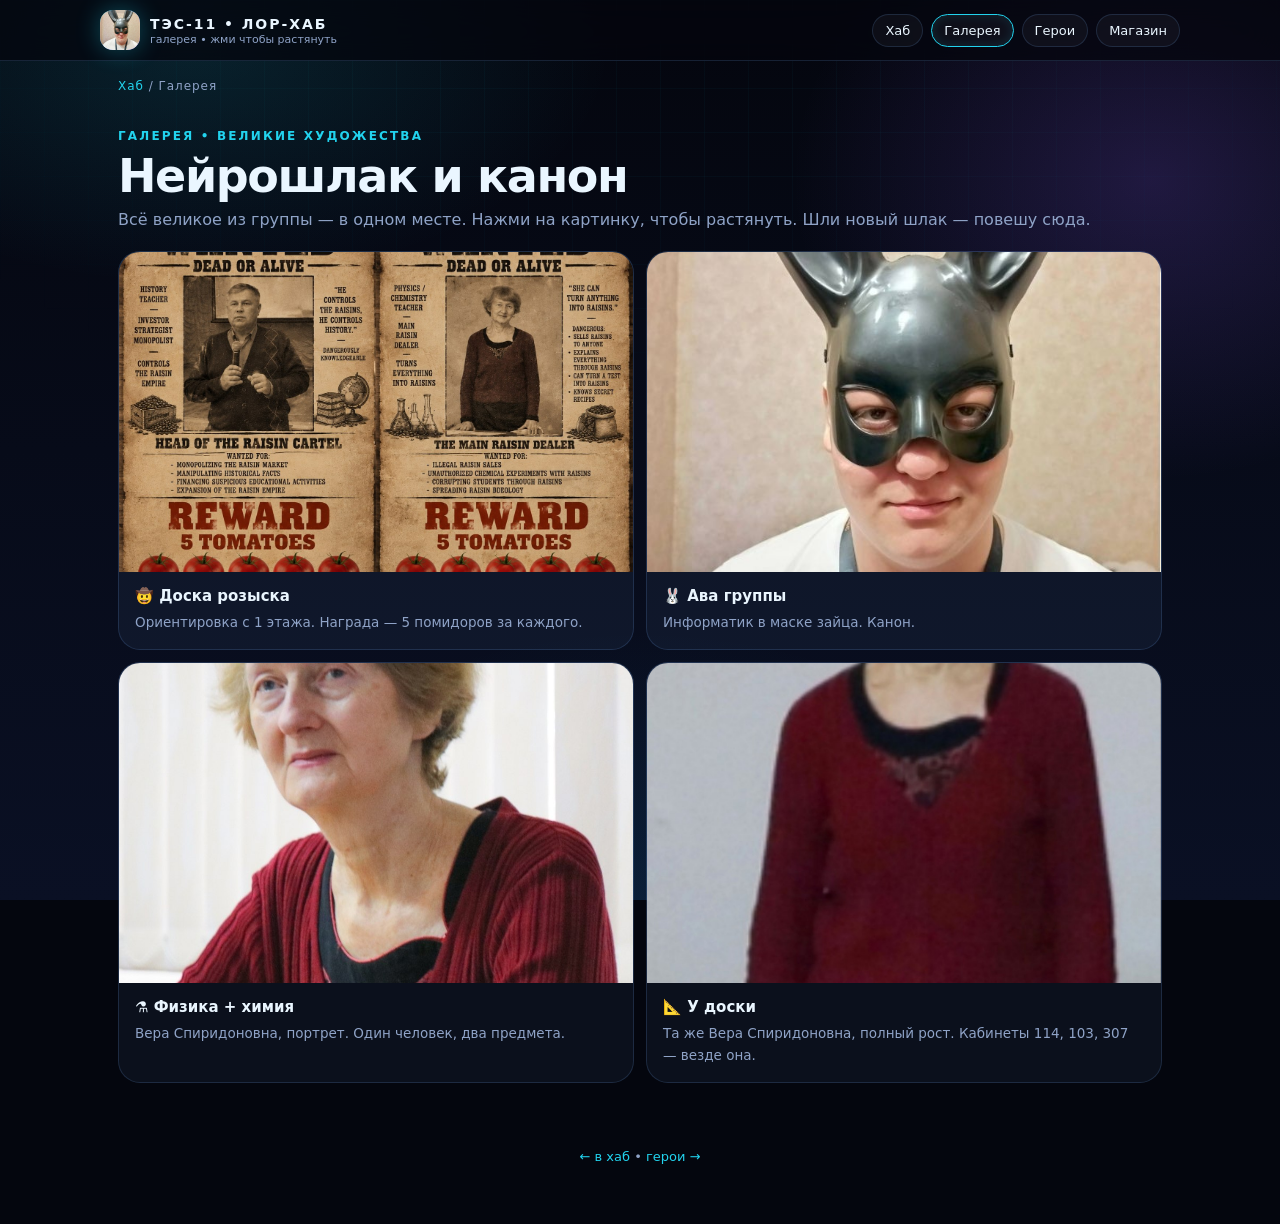
==== gallery.html @ add54847 "feat: галерея с лайтбоксом, хроника скрыта, герои онли-преподы" ====
<!DOCTYPE html>
<html lang="ru">
<head>
<meta charset="UTF-8">
<meta name="viewport" content="width=device-width, initial-scale=1.0, viewport-fit=cover">
<title>Галерея великих художеств • ТЭС-11 ЛОР-ХАБ</title>
<meta name="description" content="Нейрошлак и канон группы ТЭС-11: розыск, преподы, артефакты. Нажми чтобы растянуть.">
<link rel="stylesheet" href="styles.css">
</head>
<body>
<div class="grid-bg"></div>

<nav><div class="wrap nav-in">
  <div class="logo"><img src="img/group.jpg" alt="Аватарка группы ТЭС-11" width="40" height="40" style="width:100%;height:100%"></div>
  <div class="brand"><b>ТЭС-11 • ЛОР-ХАБ</b><span>галерея • жми чтобы растянуть</span></div>
  <div class="nav-links">
    <a href="index.html">Хаб</a>
    <a href="gallery.html" class="cur">Галерея</a>
    <a href="heroes.html">Герои</a>
    <a href="shop.html">Магазин</a>
  </div>
</div></nav>

<div class="wrap">
<p class="crumbs"><a href="index.html">Хаб</a> / Галерея</p>
<section>
  <div class="kicker">ГАЛЕРЕЯ • ВЕЛИКИЕ ХУДОЖЕСТВА</div>
  <h2>Нейрошлак и канон</h2>
  <p class="lead">Всё великое из группы — в одном месте. Нажми на картинку, чтобы растянуть. Шли новый шлак — повешу сюда.</p>
  <div class="gal">
    <figure class="reveal on"><img data-lb data-lb-group="gal" data-lb-cap="Доска розыска — награда 5 помидоров" src="img/rozysk-v2.jpg" alt="Доска розыска WANTED" width="1402" height="1122" loading="lazy"><figcaption><b>🤠 Доска розыска</b>Ориентировка с 1 этажа. Награда — 5 помидоров за каждого.</figcaption></figure>
    <figure class="reveal on"><img data-lb data-lb-group="gal" data-lb-cap="Ава группы — информатик в маске" src="img/group.jpg" alt="Аватарка группы — маска зайца" width="640" height="640" loading="lazy"><figcaption><b>🐰 Ава группы</b>Информатик в маске зайца. Канон.</figcaption></figure>
    <figure class="reveal on"><img data-lb data-lb-group="gal" data-lb-cap="Физика и химия — портрет" src="img/fizhim-1.jpg" alt="Учитель физики и химии, портрет" width="966" height="1677" loading="lazy"><figcaption><b>⚗️ Физика + химия</b>Вера Спиридоновна, портрет. Один человек, два предмета.</figcaption></figure>
    <figure class="reveal on"><img data-lb data-lb-group="gal" data-lb-cap="Физика и химия — у доски" src="img/fizhim-2.jpg" alt="Учитель физики и химии у доски" width="1172" height="2560" loading="lazy"><figcaption><b>📐 У доски</b>Та же Вера Спиридоновна, полный рост. Кабинеты 114, 103, 307 — везде она.</figcaption></figure>
  </div>
</section>

<footer><a href="index.html" style="color:var(--acc);text-decoration:none">← в хаб</a> • <a href="heroes.html" style="color:var(--acc);text-decoration:none">герои →</a></footer>
</div>

<script src="lightbox.js"></script>
<script>
const io=new IntersectionObserver(es=>es.forEach(e=>e.isIntersecting&&e.target.classList.add("on")),{threshold:.1});
document.querySelectorAll(".reveal").forEach(el=>io.observe(el));
</script>
</body>
</html>
---- styles.css ----
*{margin:0;padding:0;box-sizing:border-box}
:root{
  --bg:#04060e; --bg2:#0a1024; --card:rgba(140,180,255,.06);
  --acc:#22d3ee; --acc2:#8b5cf6; --warm:#ffd60a;
  --txt:#eaf6ff; --mut:#8fa3c7; --line:rgba(120,180,255,.16);
  --r:22px; --glow:0 0 24px #22d3ee55;
}
body.shop{
  --bg:#0d0707; --bg2:#1a0b0b; --card:rgba(255,255,255,.06);
  --acc:#ff4d2e; --acc2:#ff9f0a;
  --txt:#fff5ee; --mut:#c9a9a3; --line:rgba(255,255,255,.12);
  --glow:0 12px 34px #ff3b3055;
}
html{scroll-behavior:smooth}
body{background:var(--bg);color:var(--txt);font-family:system-ui,-apple-system,'Segoe UI',Roboto,Arial,sans-serif;overflow-x:hidden;min-height:100vh}
body::before{content:"";position:fixed;inset:0;z-index:-2;
  background:
    radial-gradient(700px 400px at 15% 5%, #22d3ee22, transparent 60%),
    radial-gradient(600px 500px at 90% 20%, #8b5cf633, transparent 60%),
    radial-gradient(800px 600px at 50% 110%, #0ea5e922, transparent 60%),
    linear-gradient(180deg,var(--bg),var(--bg2));}
body.shop::before{
  background:
    radial-gradient(700px 400px at 15% 5%, #ff3b3044, transparent 60%),
    radial-gradient(600px 500px at 90% 20%, #ff9f0a33, transparent 60%),
    radial-gradient(800px 600px at 50% 110%, #7d101033, transparent 60%),
    linear-gradient(180deg,#0d0707,#1a0b0b);}
.grid-bg{position:fixed;inset:0;z-index:-1;pointer-events:none;opacity:.5;
  background-image:linear-gradient(#22d3ee11 1px,transparent 1px),linear-gradient(90deg,#22d3ee11 1px,transparent 1px);
  background-size:44px 44px;
  mask-image:radial-gradient(ellipse 90% 70% at 50% 0%,#000 30%,transparent 75%);}
body.shop .grid-bg{display:none}
.wrap{max-width:1080px;margin:0 auto;padding:0 18px}
nav{position:sticky;top:0;z-index:20;backdrop-filter:blur(16px);background:rgba(4,6,14,.75);border-bottom:1px solid var(--line)}
body.shop nav{background:rgba(13,7,7,.72)}
.nav-in{display:flex;align-items:center;gap:10px;padding:10px 0}
.logo{width:40px;height:40px;flex:none;border-radius:13px;display:grid;place-items:center;font-size:24px;overflow:hidden;
  background:linear-gradient(135deg,#22d3ee,#8b5cf6);box-shadow:var(--glow);animation:bob 3s ease-in-out infinite}
.logo img{width:100%;height:100%;object-fit:cover;display:block}
body.shop .logo{background:linear-gradient(135deg,#ff3b30,#ff9f0a)}
@keyframes bob{0%,100%{transform:rotate(-6deg) scale(1)}50%{transform:rotate(6deg) scale(1.07)}}
.brand{min-width:0}
.brand b{font-size:14px;letter-spacing:.14em;white-space:nowrap}
.brand span{display:block;font-size:11px;color:var(--mut);white-space:nowrap;overflow:hidden;text-overflow:ellipsis}
.nav-links{margin-left:auto;display:flex;gap:8px;align-items:center;flex:none}
.nav-links a{color:var(--txt);text-decoration:none;font-size:13px;padding:8px 12px;border-radius:100px;border:1px solid var(--line);background:rgba(255,255,255,.04);white-space:nowrap}
.nav-links a.cur{border-color:var(--acc);box-shadow:inset 0 0 12px #22d3ee22}
.cart-btn{cursor:pointer;border:1px solid var(--line);background:#fff;color:#111;font-weight:800;border-radius:100px;padding:9px 14px;font-size:14px;white-space:nowrap;-webkit-tap-highlight-color:transparent}
@media(max-width:760px){
  .nav-links a{display:none}
  .brand b{font-size:12.5px}
  .brand span{font-size:10.5px}
  .cart-btn{padding:8px 12px;font-size:13px}
}
.cart-btn i{font-style:normal;background:var(--acc);color:#04121a;border-radius:100px;min-width:22px;height:22px;display:inline-grid;place-items:center;font-size:12px;padding:0 6px;margin-left:6px}
body.shop .cart-btn i{background:#ff3b30;color:#fff}
.marquee{overflow:hidden;white-space:nowrap;border-block:1px solid var(--line);background:#070d1d;padding:10px 0;font-weight:800;letter-spacing:.08em;font-size:13px}
body.shop .marquee{background:#140808}
.marquee div{display:inline-block;animation:mq 18s linear infinite}
@keyframes mq{to{transform:translateX(-50%)}}
.hero{padding:44px 0 10px;display:grid;gap:22px}
@media(min-width:860px){.hero{grid-template-columns:1.15fr .85fr;align-items:center;padding:64px 0 20px}}
.badge{display:inline-flex;gap:8px;align-items:center;font-size:12.5px;font-weight:700;letter-spacing:.06em;
  border:1px solid #22d3ee55;background:#22d3ee14;color:#bdf3ff;padding:8px 14px;border-radius:100px}
body.shop .badge{border-color:#7dff6a55;background:#7dff6a14;color:#c6ffb8}
.pulse{width:9px;height:9px;border-radius:50%;background:var(--acc);box-shadow:0 0 0 0 #22d3ee88;animation:pl 1.6s infinite}
@keyframes pl{70%{box-shadow:0 0 0 10px transparent}100%{box-shadow:0 0 0 0 transparent}}
h1{font-size:clamp(40px,12vw,100px);line-height:.95;font-weight:900;letter-spacing:-.03em;margin:14px 0;overflow-wrap:break-word}
h1 .stroke{color:transparent;-webkit-text-stroke:2px var(--txt)}
h1 .neon{background:linear-gradient(92deg,#22d3ee 10%,#8b5cf6 60%,#e879f9);-webkit-background-clip:text;background-clip:text;color:transparent;filter:drop-shadow(0 0 26px #22d3ee66)}
h1 .tom{background:linear-gradient(92deg,#ff3b30 10%,#ff9f0a 60%,#ffd60a);-webkit-background-clip:text;background-clip:text;color:transparent;filter:drop-shadow(0 10px 30px #ff3b3055)}
.sub{color:var(--mut);font-size:16px;line-height:1.6;max-width:46ch}
.sub b{color:var(--txt)}
.cta-row{display:flex;gap:10px;flex-wrap:wrap;margin-top:18px}
.btn{border:0;cursor:pointer;border-radius:14px;padding:15px 24px;font-weight:900;font-size:15px;text-decoration:none;display:inline-flex;align-items:center;gap:8px}
.btn-neon{background:linear-gradient(135deg,#22d3ee,#8b5cf6);color:#04121a;box-shadow:var(--glow);transition:.2s}
.btn-neon:hover{transform:translateY(-2px) scale(1.02)}
.btn-red{background:linear-gradient(135deg,#ff3b30,#ff6a00);color:#fff;box-shadow:0 12px 34px #ff3b3055;transition:.2s}
.btn-red:hover{transform:translateY(-2px) scale(1.02)}
.btn-ghost{background:rgba(255,255,255,.07);color:var(--txt);border:1px solid var(--line)}
.stats{display:flex;gap:10px;flex-wrap:wrap;margin-top:18px}
.stat{flex:1;min-width:130px;background:var(--card);border:1px solid var(--line);border-radius:18px;padding:14px}
.stat b{font-size:22px;display:block}
.stat span{font-size:12px;color:var(--mut)}
.hub-stage{position:relative;min-height:340px;display:grid;place-items:center;background:radial-gradient(circle at 50% 60%, #22d3ee22, transparent 65%);border:1px solid var(--line);border-radius:28px;overflow:hidden}
.hub-big{font-size:clamp(100px,24vw,180px);filter:drop-shadow(0 0 50px #22d3ee88);animation:bob 4s ease-in-out infinite;user-select:none}
.hub-photo{width:min(58vw,210px);height:min(58vw,210px);object-fit:cover;border-radius:50%;border:3px solid var(--acc);box-shadow:var(--glow),0 0 60px #8b5cf655;animation:bob 4s ease-in-out infinite;user-select:none}
.float{position:absolute;font-size:30px;opacity:.9;animation:fl 6s ease-in-out infinite}
@keyframes fl{0%,100%{transform:translateY(0) rotate(-10deg)}50%{transform:translateY(-22px) rotate(12deg)}}
.larek{position:absolute;left:14px;bottom:14px;max-width:calc(100% - 28px);background:rgba(0,0,0,.6);backdrop-filter:blur(8px);border:1px solid var(--line);border-radius:14px;padding:10px 14px;font-size:13px}
.tom-stage{position:relative;min-height:340px;display:grid;place-items:center;background:radial-gradient(circle at 50% 60%, #ff3b3028, transparent 65%);border:1px solid var(--line);border-radius:28px;overflow:hidden}
.tom-big{font-size:clamp(140px,28vw,220px);filter:drop-shadow(0 30px 60px #ff3b3088);animation:bob 4s ease-in-out infinite;user-select:none}
.price-tag{position:absolute;right:14px;top:14px;background:#fff;color:#111;font-weight:900;border-radius:16px;padding:10px 14px;rotate:6deg;box-shadow:0 10px 30px #0008}
.price-tag s{color:#888;font-weight:600}
@media(max-width:600px){
  .hub-stage,.tom-stage{min-height:280px}
  .tom-big{font-size:min(44vw,170px)}
  .hub-big{font-size:min(36vw,140px)}
  .stats{gap:8px}
  .stat{min-width:calc(50% - 4px);flex:1 1 calc(50% - 4px);padding:12px}
  .stat b{font-size:19px}
  section{padding:28px 0}
  .card p{min-height:0}
}
section{padding:36px 0}
h2{font-size:clamp(28px,5vw,46px);letter-spacing:-.03em;line-height:1;margin-bottom:8px}
.kicker{color:var(--acc);font-weight:800;letter-spacing:.18em;font-size:12px;margin-bottom:10px}
.lead{color:var(--mut);margin-bottom:18px;line-height:1.6}
.grid{display:grid;gap:12px}
@media(min-width:720px){.grid{grid-template-columns:1fr 1fr}}
@media(min-width:1020px){.grid{grid-template-columns:1fr 1fr 1fr}}
.card{background:linear-gradient(180deg,rgba(255,255,255,.09),rgba(255,255,255,.03));border:1px solid var(--line);border-radius:var(--r);padding:18px;position:relative;overflow:hidden;transition:.2s}
.card:hover{transform:translateY(-4px);border-color:var(--acc)}
.card .em{font-size:52px}
.card h3{margin:10px 0 6px;font-size:19px}
.card p{color:var(--mut);font-size:14px;line-height:1.55;min-height:44px}
.card .ph{width:100%;height:220px;object-fit:cover;border-radius:14px;border:1px solid var(--line);margin-bottom:10px;display:block}
.card .ph-row{display:grid;grid-template-columns:1fr 1fr;gap:8px;margin-bottom:10px}
.card .ph-row img{width:100%;height:180px;object-fit:cover;border-radius:14px;border:1px solid var(--line);display:block}
.card .go{display:inline-block;margin-top:12px;color:var(--acc);font-weight:800;font-size:14px;text-decoration:none}
.tag{position:absolute;top:14px;right:14px;font-size:11px;font-weight:800;letter-spacing:.08em;background:var(--warm);color:#111;padding:6px 10px;border-radius:100px}
.tag.hot{background:var(--acc);color:#04121a}
body.shop .tag.hot{background:#ff3b30;color:#fff}
.tag.meme{background:#7dff6a;color:#0b2b08}
.price{display:flex;align-items:baseline;gap:8px;margin:12px 0}
.price b{font-size:26px}
.price s{color:#8a6f6b}
.add{width:100%;border:0;cursor:pointer;border-radius:14px;padding:13px;font-weight:900;font-size:14px;background:#fff;color:#111}
.add:hover{background:var(--warm)}
.chat{background:#0f0a0a;border:1px solid var(--line);border-radius:26px;padding:18px;display:grid;gap:10px}
body:not(.shop) .chat{background:#070d1d}
.msg{max-width:88%;padding:11px 14px;border-radius:16px;font-size:14px;line-height:1.5;border:1px solid var(--line);overflow-wrap:anywhere}
.msg small{display:block;opacity:.6;font-size:11px;margin-bottom:4px;font-weight:700;letter-spacing:.04em}
.m-left{background:rgba(255,255,255,.06);border-bottom-left-radius:6px;justify-self:start}
.m-right{background:linear-gradient(135deg,#0ea5e9,#6366f1);border:0;justify-self:end;border-bottom-right-radius:6px}
body.shop .m-right{background:linear-gradient(135deg,#ff3b30,#c81e1e)}
.m-green{background:#0b2b1a;border-color:#22d3ee44;justify-self:start;border-bottom-left-radius:6px}
body.shop .m-green{background:#123312;border-color:#7dff6a44}
.steps{display:grid;gap:10px}
@media(min-width:760px){.steps{grid-template-columns:1fr 1fr 1fr}}
.step{border:1px dashed var(--acc);border-radius:18px;padding:16px;background:#22d3ee0d}
body.shop .step{border-color:#ff3b3066;background:#ff3b300d}
.step b{font-size:30px}
.vs{display:grid;gap:12px;margin-top:14px}
@media(min-width:760px){.vs{grid-template-columns:1fr 1fr}}
.vs div{border-radius:18px;padding:18px;border:1px solid var(--line)}
.vs .us{background:linear-gradient(135deg,#22d3ee22,#8b5cf622)}
body.shop .vs .us{background:linear-gradient(135deg,#ff3b3022,#ff9f0a22)}
.vs .them{background:rgba(255,255,255,.04);opacity:.85}
.tl{position:relative;display:grid;gap:12px;margin-top:6px}
.tl::before{content:"";position:absolute;left:11px;top:8px;bottom:8px;width:2px;background:linear-gradient(180deg,#22d3ee,#8b5cf6,#7dff6a);opacity:.5;border-radius:2px}
.tl-item{position:relative;margin-left:34px;background:var(--card);border:1px solid var(--line);border-radius:18px;padding:14px 16px}
.tl-item::before{content:"";position:absolute;left:-29px;top:18px;width:12px;height:12px;border-radius:50%;background:var(--acc);box-shadow:0 0 0 4px #22d3ee22}
.tl-date{display:inline-block;font-size:11px;font-weight:800;letter-spacing:.1em;color:#04121a;background:var(--acc);border-radius:100px;padding:4px 10px;margin-bottom:8px}
.tl-item h3{font-size:17px;margin-bottom:6px}
.tl-item p{color:var(--mut);font-size:14px;line-height:1.6}
.tl-item p b{color:var(--txt)}
.tl-item q{display:block;color:var(--txt);font-size:14px;line-height:1.6;border-left:3px solid var(--acc);padding-left:10px;margin-top:8px;quotes:"«" "»"}
.bribe{width:100%;border-collapse:separate;border-spacing:0;margin-top:14px;font-size:14px;overflow:hidden;border:1px solid var(--line);border-radius:18px}
.bribe th,.bribe td{text-align:left;padding:12px 14px;border-bottom:1px solid var(--line);vertical-align:top}
.bribe tr:last-child th,.bribe tr:last-child td{border-bottom:0}
.bribe th{background:rgba(34,211,238,.12);font-size:12px;letter-spacing:.08em}
.bribe td:first-child{font-size:22px;text-align:center;width:52px}
.rev{display:grid;gap:10px}
@media(min-width:760px){.rev{grid-template-columns:1fr 1fr}}
.rev blockquote{background:var(--card);border:1px solid var(--line);border-radius:18px;padding:16px;font-size:14px;line-height:1.6}
.rev blockquote b{color:var(--warm)}
.order{background:linear-gradient(135deg,#0ea5e9,#6d28d9);border-radius:28px;padding:26px;position:relative;overflow:hidden}
body.shop .order{background:linear-gradient(135deg,#ff3b30,#a31212)}
.order::after{content:"🍅";position:absolute;right:-20px;bottom:-40px;font-size:200px;opacity:.18;rotate:-12deg}
body:not(.shop) .order::after{content:"🐰"}
.order h2{color:#fff}
.form{display:grid;gap:10px;margin-top:16px;position:relative;z-index:1}
.form input,.form select{background:rgba(0,0,0,.35);border:1px solid rgba(255,255,255,.3);color:#fff;border-radius:14px;padding:14px;font-size:15px;width:100%;outline:none}
.form input::placeholder{color:#cfeaff}
.form button{border:0;border-radius:14px;padding:16px;font-weight:900;font-size:16px;background:#fff;cursor:pointer}
#scrim{position:fixed;inset:0;z-index:55;background:rgba(0,0,0,.55);opacity:0;pointer-events:none;transition:.3s}
#scrim.open{opacity:1;pointer-events:auto}
#drawer{position:fixed;left:0;right:0;bottom:0;z-index:60;background:#160b0b;border-top:1px solid var(--line);border-radius:24px 24px 0 0;padding:16px 16px calc(16px + env(safe-area-inset-bottom));transform:translateY(110%);transition:.3s;max-height:88vh;max-height:88dvh;overflow-y:auto;overflow-x:hidden;overscroll-behavior:contain;-webkit-overflow-scrolling:touch}
#drawer.open{transform:none}
@media(min-width:640px){#drawer{left:50%;right:auto;bottom:16px;width:min(520px,calc(100vw - 32px));transform:translate(-50%,110%);border:1px solid var(--line);border-radius:24px}#drawer.open{transform:translate(-50%,0)}}
#drawer .row{display:flex;flex-wrap:wrap;justify-content:space-between;align-items:center;gap:6px 10px;padding:10px 0;border-bottom:1px dashed rgba(255,255,255,.14);font-size:14px;min-width:0}
#drawer .row>span:first-child{flex:1 1 150px;min-width:0;overflow-wrap:anywhere;word-break:break-word;line-height:1.4}
#drawer .qty{flex:none;white-space:nowrap;display:flex;align-items:center;gap:6px;margin-left:auto;max-width:100%}
#drawer .qty button{background:none;border:1px solid rgba(255,255,255,.2);color:#fff;border-radius:10px;min-width:34px;min-height:34px;font-size:16px;cursor:pointer;-webkit-tap-highlight-color:transparent}
.promo{display:flex;gap:8px;margin:12px 0;flex-wrap:wrap}
.promo input{flex:1 1 160px;min-width:0;background:rgba(255,255,255,.07);border:1px solid rgba(255,255,255,.2);border-radius:12px;padding:12px;color:#fff;font-size:15px}
.promo button{flex:none}
#checkoutBtn{white-space:normal;text-align:center;line-height:1.35;overflow-wrap:anywhere}
@media(max-width:480px){
  #drawer{padding:14px 12px calc(14px + env(safe-area-inset-bottom))}
  #drawer .row{font-size:13px}
  #drawer .qty button{min-width:32px;min-height:32px}
  .promo button{flex:1 1 100%;padding:12px}
}
footer{padding:30px 0 60px;color:var(--mut);font-size:13px;text-align:center}
.poster{margin-top:14px;background:var(--card);border:1px solid var(--line);border-radius:22px;padding:14px}
.poster img{width:100%;height:auto;display:block;border-radius:14px;border:1px solid var(--line)}
.poster figcaption{color:var(--mut);font-size:13px;line-height:1.6;padding:10px 4px 2px}
.poster figcaption b{color:var(--warm)}
.gallery{display:grid;gap:12px;margin-top:14px}
@media(min-width:760px){.gallery{grid-template-columns:1fr 1fr}}
.shot{border:1px solid var(--line);border-radius:22px;overflow:hidden;background:var(--card)}
.shot .art{font-size:64px;text-align:center;padding:26px 12px 8px;filter:drop-shadow(0 0 24px #22d3ee66)}
.shot figcaption{padding:12px 16px 16px;font-size:13.5px;line-height:1.6;color:var(--mut)}
.shot figcaption b{color:var(--txt);display:block;font-size:15px;margin-bottom:4px}
.reveal{opacity:0;transform:translateY(18px);transition:.6s}
.reveal.on{opacity:1;transform:none}
#boom{position:fixed;inset:0;pointer-events:none;z-index:99;font-size:28px}
.crumbs{font-size:12px;color:var(--mut);letter-spacing:.08em;margin:18px 0 0}
.crumbs a{color:var(--acc);text-decoration:none}
/* GALLERY */
.gal{display:grid;gap:12px}
@media(min-width:720px){.gal{grid-template-columns:1fr 1fr}}
.gal figure{border:1px solid var(--line);border-radius:22px;overflow:hidden;background:var(--card);cursor:zoom-in}
.gal img{width:100%;height:260px;object-fit:cover;display:block}
@media(min-width:760px){.gal img{height:320px}}
.gal figcaption{padding:12px 16px 16px;font-size:13.5px;line-height:1.6;color:var(--mut)}
.gal figcaption b{color:var(--txt);display:block;font-size:15px;margin-bottom:4px}
img[data-lb]{cursor:zoom-in}
/* LIGHTBOX */
#lb{position:fixed;inset:0;z-index:99;background:rgba(0,0,0,.92);display:none;place-items:center;padding:16px}
#lb.open{display:grid}
#lb img{max-width:100%;max-height:88vh;max-height:88dvh;border-radius:14px;border:1px solid var(--line);object-fit:contain}
#lb .x{position:absolute;top:12px;right:12px;border:1px solid var(--line);background:rgba(255,255,255,.08);color:#fff;border-radius:100px;width:44px;height:44px;font-size:20px;cursor:pointer}
#lb .n{position:absolute;top:50%;transform:translateY(-50%);border:1px solid var(--line);background:rgba(255,255,255,.08);color:#fff;border-radius:100px;width:48px;height:48px;font-size:22px;cursor:pointer}
#lb .prev{left:10px}#lb .next{right:10px}
#lb .cap{position:absolute;bottom:12px;left:0;right:0;text-align:center;color:var(--mut);font-size:13px;padding:0 16px}
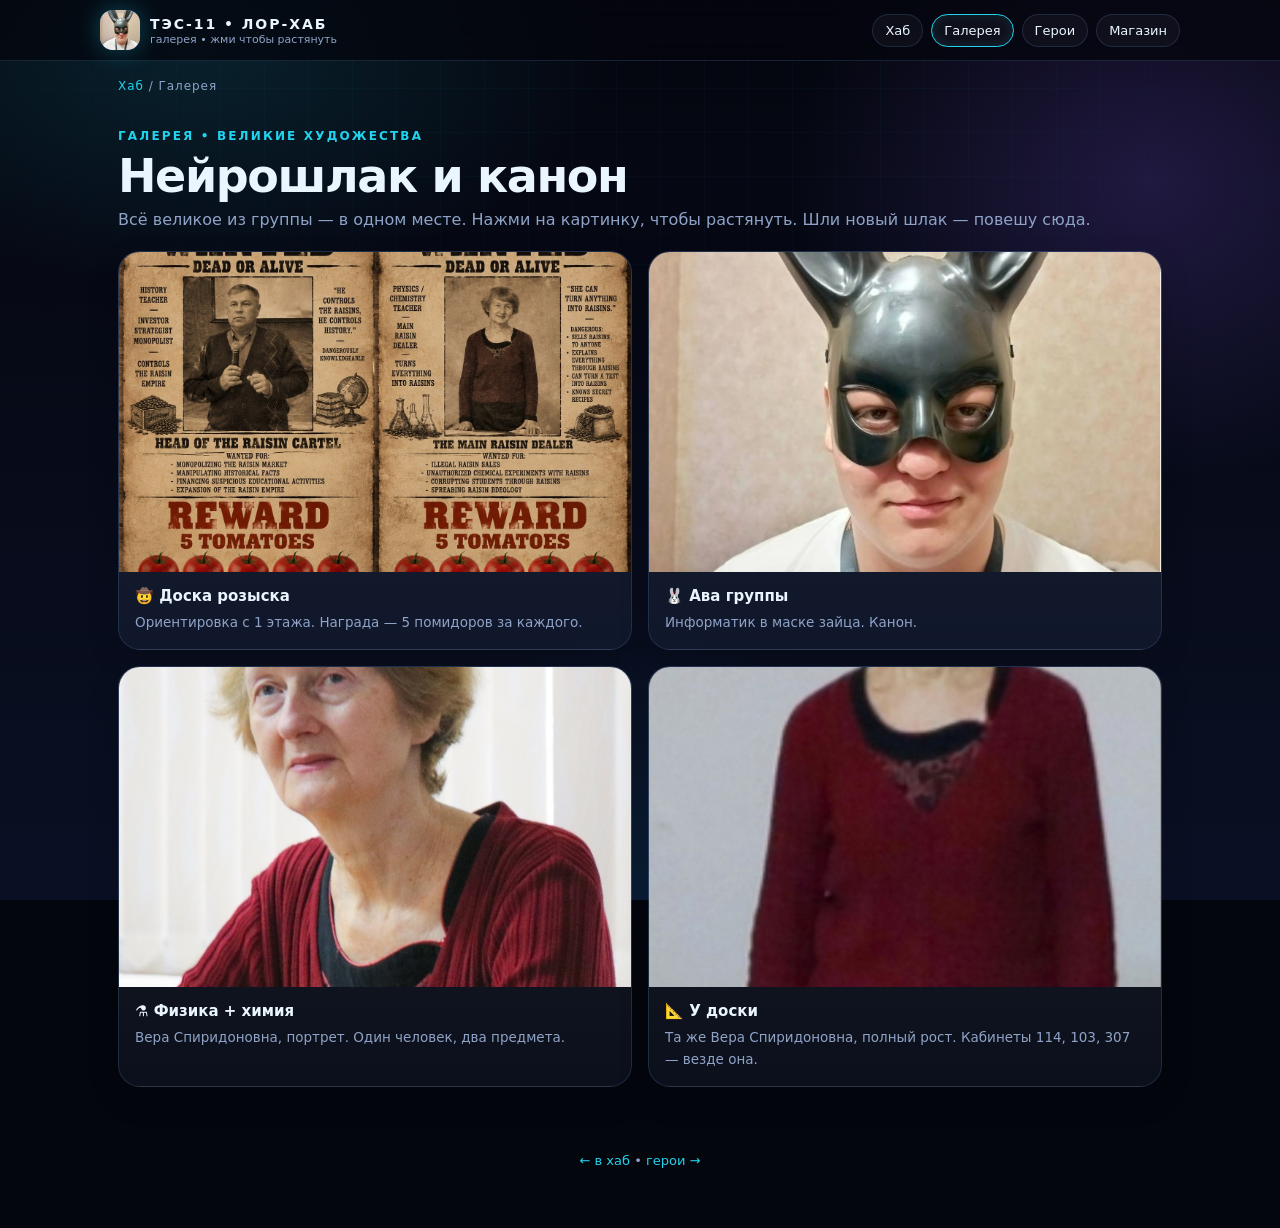
==== commit 58d5bd0d: "fix: bust gallery asset cache" ====
--- a/gallery.html
+++ b/gallery.html
@@ -5,7 +5,7 @@
 <meta name="viewport" content="width=device-width, initial-scale=1.0, viewport-fit=cover">
 <title>Галерея великих художеств • ТЭС-11 ЛОР-ХАБ</title>
 <meta name="description" content="Нейрошлак и канон группы ТЭС-11: розыск, преподы, артефакты. Нажми чтобы растянуть.">
-<link rel="stylesheet" href="styles.css">
+<link rel="stylesheet" href="styles.css?v=3">
 </head>
 <body>
 <div class="grid-bg"></div>
@@ -38,7 +38,7 @@
 <footer><a href="index.html" style="color:var(--acc);text-decoration:none">← в хаб</a> • <a href="heroes.html" style="color:var(--acc);text-decoration:none">герои →</a></footer>
 </div>
 
-<script src="lightbox.js"></script>
+<script src="lightbox.js?v=3"></script>
 <script>
 const io=new IntersectionObserver(es=>es.forEach(e=>e.isIntersecting&&e.target.classList.add("on")),{threshold:.1});
 document.querySelectorAll(".reveal").forEach(el=>io.observe(el));
--- a/styles.css
+++ b/styles.css
@@ -210,19 +210,20 @@
 .crumbs{font-size:12px;color:var(--mut);letter-spacing:.08em;margin:18px 0 0}
 .crumbs a{color:var(--acc);text-decoration:none}
 /* GALLERY */
-.gal{display:grid;gap:12px}
-@media(min-width:720px){.gal{grid-template-columns:1fr 1fr}}
-.gal figure{border:1px solid var(--line);border-radius:22px;overflow:hidden;background:var(--card);cursor:zoom-in}
-.gal img{width:100%;height:260px;object-fit:cover;display:block}
+.gal{display:grid;gap:16px}
+@media(min-width:720px){.gal{grid-template-columns:repeat(2,minmax(0,1fr))}}
+.gal figure{border:1px solid var(--line);border-radius:22px;overflow:hidden;background:linear-gradient(180deg,rgba(255,255,255,.1),var(--card));box-shadow:0 12px 30px rgba(0,0,0,.18);cursor:zoom-in;transition:transform .2s,border-color .2s,box-shadow .2s}
+.gal figure:hover{transform:translateY(-3px);border-color:var(--acc);box-shadow:var(--glow)}
+.gal img{width:100%;height:260px;object-fit:cover;display:block;background:rgba(255,255,255,.05);-webkit-tap-highlight-color:transparent}
 @media(min-width:760px){.gal img{height:320px}}
 .gal figcaption{padding:12px 16px 16px;font-size:13.5px;line-height:1.6;color:var(--mut)}
 .gal figcaption b{color:var(--txt);display:block;font-size:15px;margin-bottom:4px}
-img[data-lb]{cursor:zoom-in}
+img[data-lb]{cursor:zoom-in;touch-action:manipulation}
 /* LIGHTBOX */
-#lb{position:fixed;inset:0;z-index:99;background:rgba(0,0,0,.92);display:none;place-items:center;padding:16px}
+#lb{position:fixed;inset:0;z-index:99;background:rgba(0,0,0,.92);display:none;place-items:center;padding:16px;touch-action:manipulation}
 #lb.open{display:grid}
 #lb img{max-width:100%;max-height:88vh;max-height:88dvh;border-radius:14px;border:1px solid var(--line);object-fit:contain}
-#lb .x{position:absolute;top:12px;right:12px;border:1px solid var(--line);background:rgba(255,255,255,.08);color:#fff;border-radius:100px;width:44px;height:44px;font-size:20px;cursor:pointer}
-#lb .n{position:absolute;top:50%;transform:translateY(-50%);border:1px solid var(--line);background:rgba(255,255,255,.08);color:#fff;border-radius:100px;width:48px;height:48px;font-size:22px;cursor:pointer}
+#lb .x{position:absolute;top:12px;right:12px;border:1px solid var(--line);background:rgba(255,255,255,.08);color:#fff;border-radius:100px;width:44px;height:44px;font-size:20px;cursor:pointer;-webkit-tap-highlight-color:transparent}
+#lb .n{position:absolute;top:50%;transform:translateY(-50%);border:1px solid var(--line);background:rgba(255,255,255,.08);color:#fff;border-radius:100px;width:48px;height:48px;font-size:22px;cursor:pointer;-webkit-tap-highlight-color:transparent}
 #lb .prev{left:10px}#lb .next{right:10px}
 #lb .cap{position:absolute;bottom:12px;left:0;right:0;text-align:center;color:var(--mut);font-size:13px;padding:0 16px}
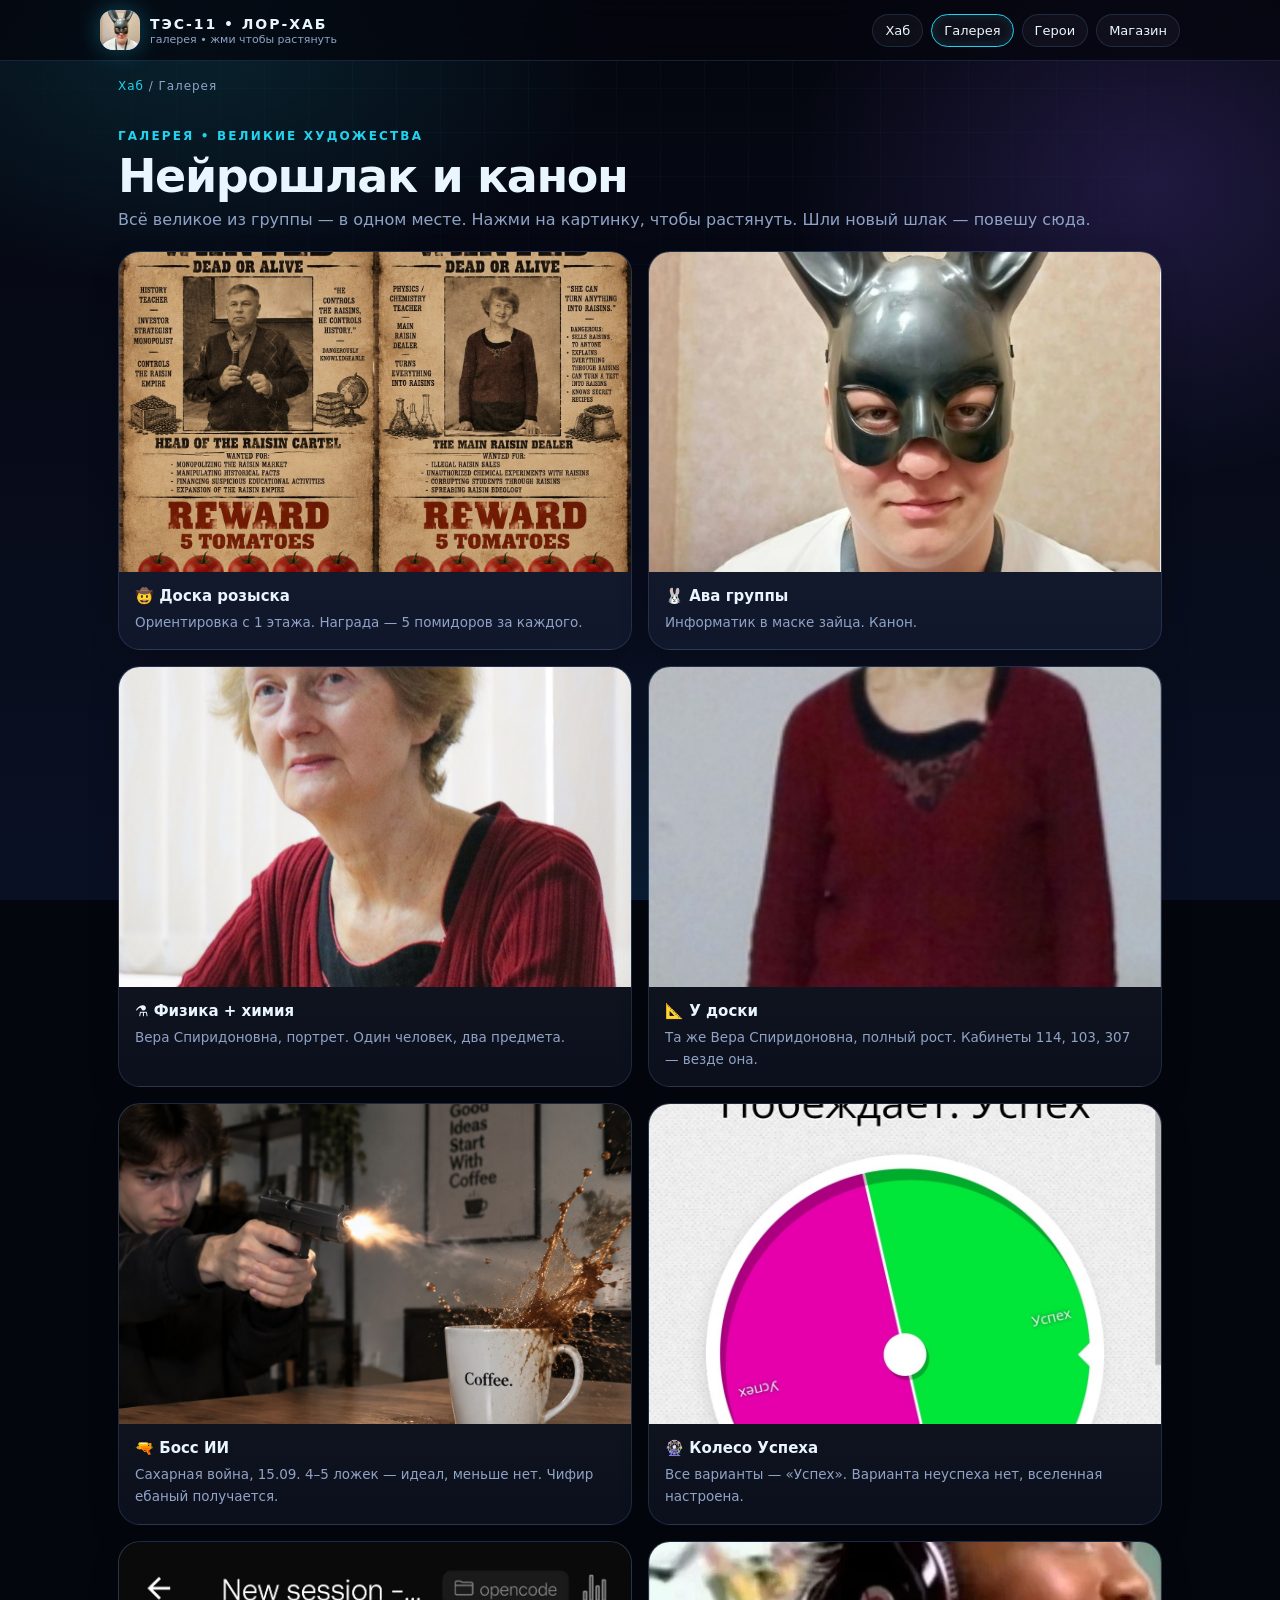
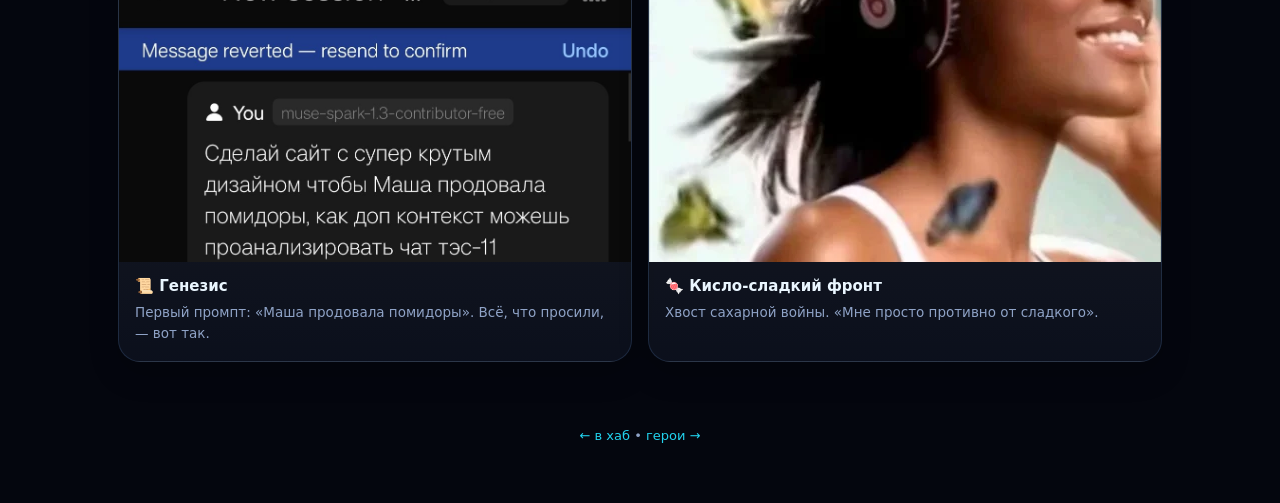
==== commit 46b11113: "feat: 4 шедевра в галерею — кофе, колесо, генезис, сахарный фронт" ====
--- a/gallery.html
+++ b/gallery.html
@@ -32,6 +32,10 @@
     <figure class="reveal on"><img data-lb data-lb-group="gal" data-lb-cap="Ава группы — информатик в маске" src="img/group.jpg" alt="Аватарка группы — маска зайца" width="640" height="640" loading="lazy"><figcaption><b>🐰 Ава группы</b>Информатик в маске зайца. Канон.</figcaption></figure>
     <figure class="reveal on"><img data-lb data-lb-group="gal" data-lb-cap="Физика и химия — портрет" src="img/fizhim-1.jpg" alt="Учитель физики и химии, портрет" width="966" height="1677" loading="lazy"><figcaption><b>⚗️ Физика + химия</b>Вера Спиридоновна, портрет. Один человек, два предмета.</figcaption></figure>
     <figure class="reveal on"><img data-lb data-lb-group="gal" data-lb-cap="Физика и химия — у доски" src="img/fizhim-2.jpg" alt="Учитель физики и химии у доски" width="1172" height="2560" loading="lazy"><figcaption><b>📐 У доски</b>Та же Вера Спиридоновна, полный рост. Кабинеты 114, 103, 307 — везде она.</figcaption></figure>
+    <figure class="reveal on"><img data-lb data-lb-group="gal" data-lb-cap="Босс ИИ решает сахарный вопрос" src="img/boss-coffee.jpg" alt="Расстрел чашки кофе" width="1312" height="1199" loading="lazy"><figcaption><b>🔫 Босс ИИ</b>Сахарная война, 15.09. 4–5 ложек — идеал, меньше нет. Чифир ебаный получается.</figcaption></figure>
+    <figure class="reveal on"><img data-lb data-lb-group="gal" data-lb-cap="Вселенная настроена: побеждает Успех" src="img/koleso-uspeh.jpg" alt="Колесо: побеждает Успех" width="1080" height="2378" loading="lazy"><figcaption><b>🎡 Колесо Успеха</b>Все варианты — «Успех». Варианта неуспеха нет, вселенная настроена.</figcaption></figure>
+    <figure class="reveal on"><img data-lb data-lb-group="gal" data-lb-cap="Свидетельство о рождении сайта" src="img/genesis.jpg" alt="Первый промпт про Машу и помидоры" width="1079" height="884" loading="lazy"><figcaption><b>📜 Генезис</b>Первый промпт: «Маша продовала помидоры». Всё, что просили, — вот так.</figcaption></figure>
+    <figure class="reveal on"><img data-lb data-lb-group="gal" data-lb-cap="Лицо кисло-сладкого фронта" src="img/sugar-meme.webp" alt="Мем сахарной войны" width="512" height="512" loading="lazy"><figcaption><b>🍬 Кисло-сладкий фронт</b>Хвост сахарной войны. «Мне просто противно от сладкого».</figcaption></figure>
   </div>
 </section>
 
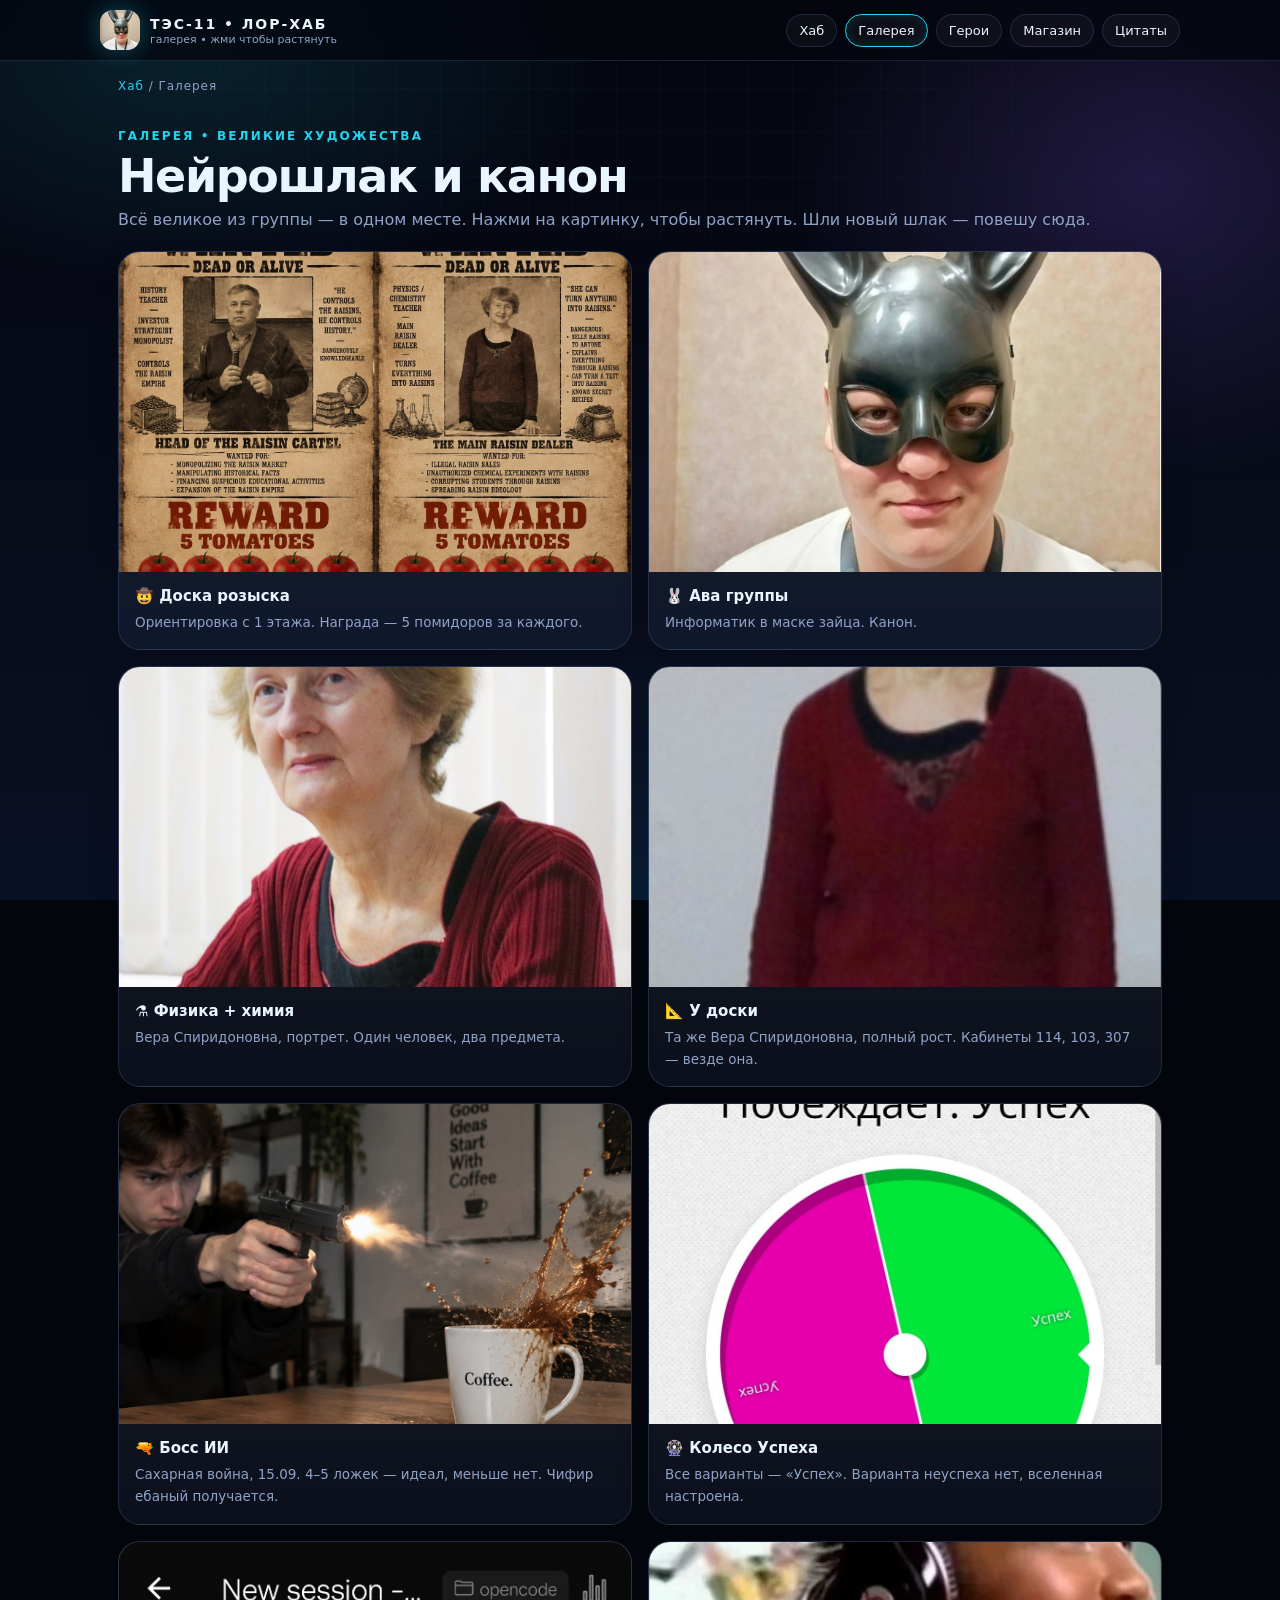
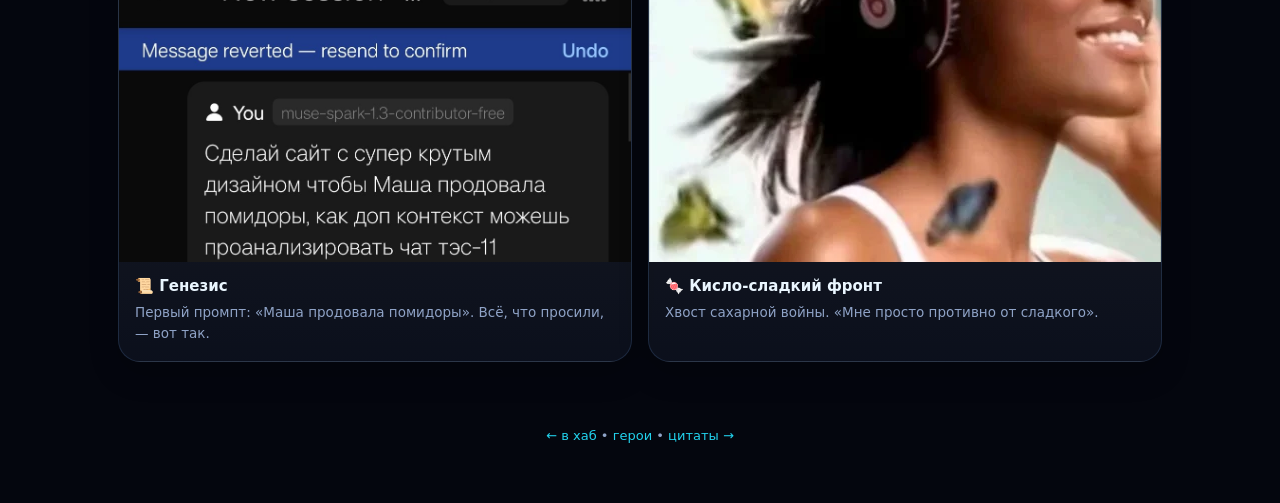
==== commit d3704c7f: "Move student quotes to dedicated page" ====
--- a/gallery.html
+++ b/gallery.html
@@ -18,6 +18,7 @@
     <a href="gallery.html" class="cur">Галерея</a>
     <a href="heroes.html">Герои</a>
     <a href="shop.html">Магазин</a>
+    <a href="quotes.html">Цитаты</a>
   </div>
 </div></nav>
 
@@ -39,7 +40,7 @@
   </div>
 </section>
 
-<footer><a href="index.html" style="color:var(--acc);text-decoration:none">← в хаб</a> • <a href="heroes.html" style="color:var(--acc);text-decoration:none">герои →</a></footer>
+<footer><a href="index.html" style="color:var(--acc);text-decoration:none">← в хаб</a> • <a href="heroes.html" style="color:var(--acc);text-decoration:none">герои</a> • <a href="quotes.html" style="color:var(--acc);text-decoration:none">цитаты →</a></footer>
 </div>
 
 <script src="lightbox.js?v=3"></script>
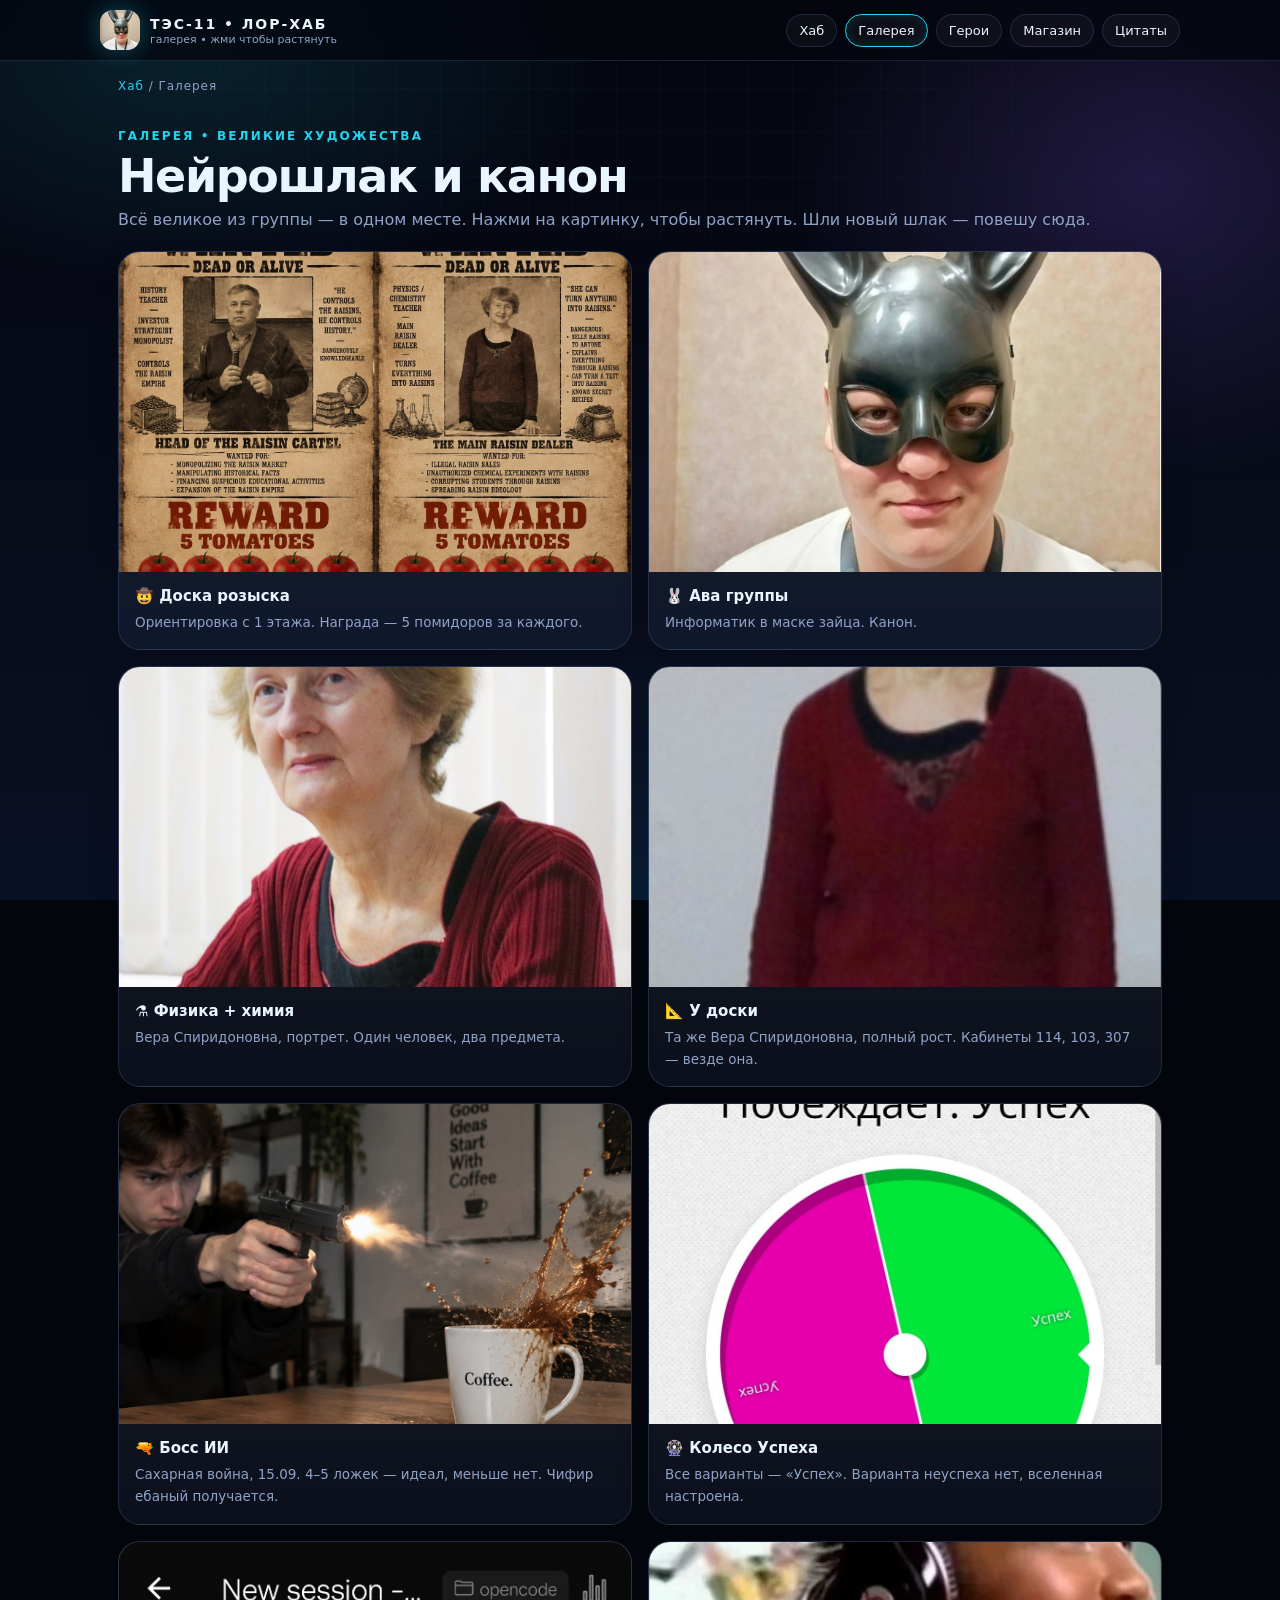
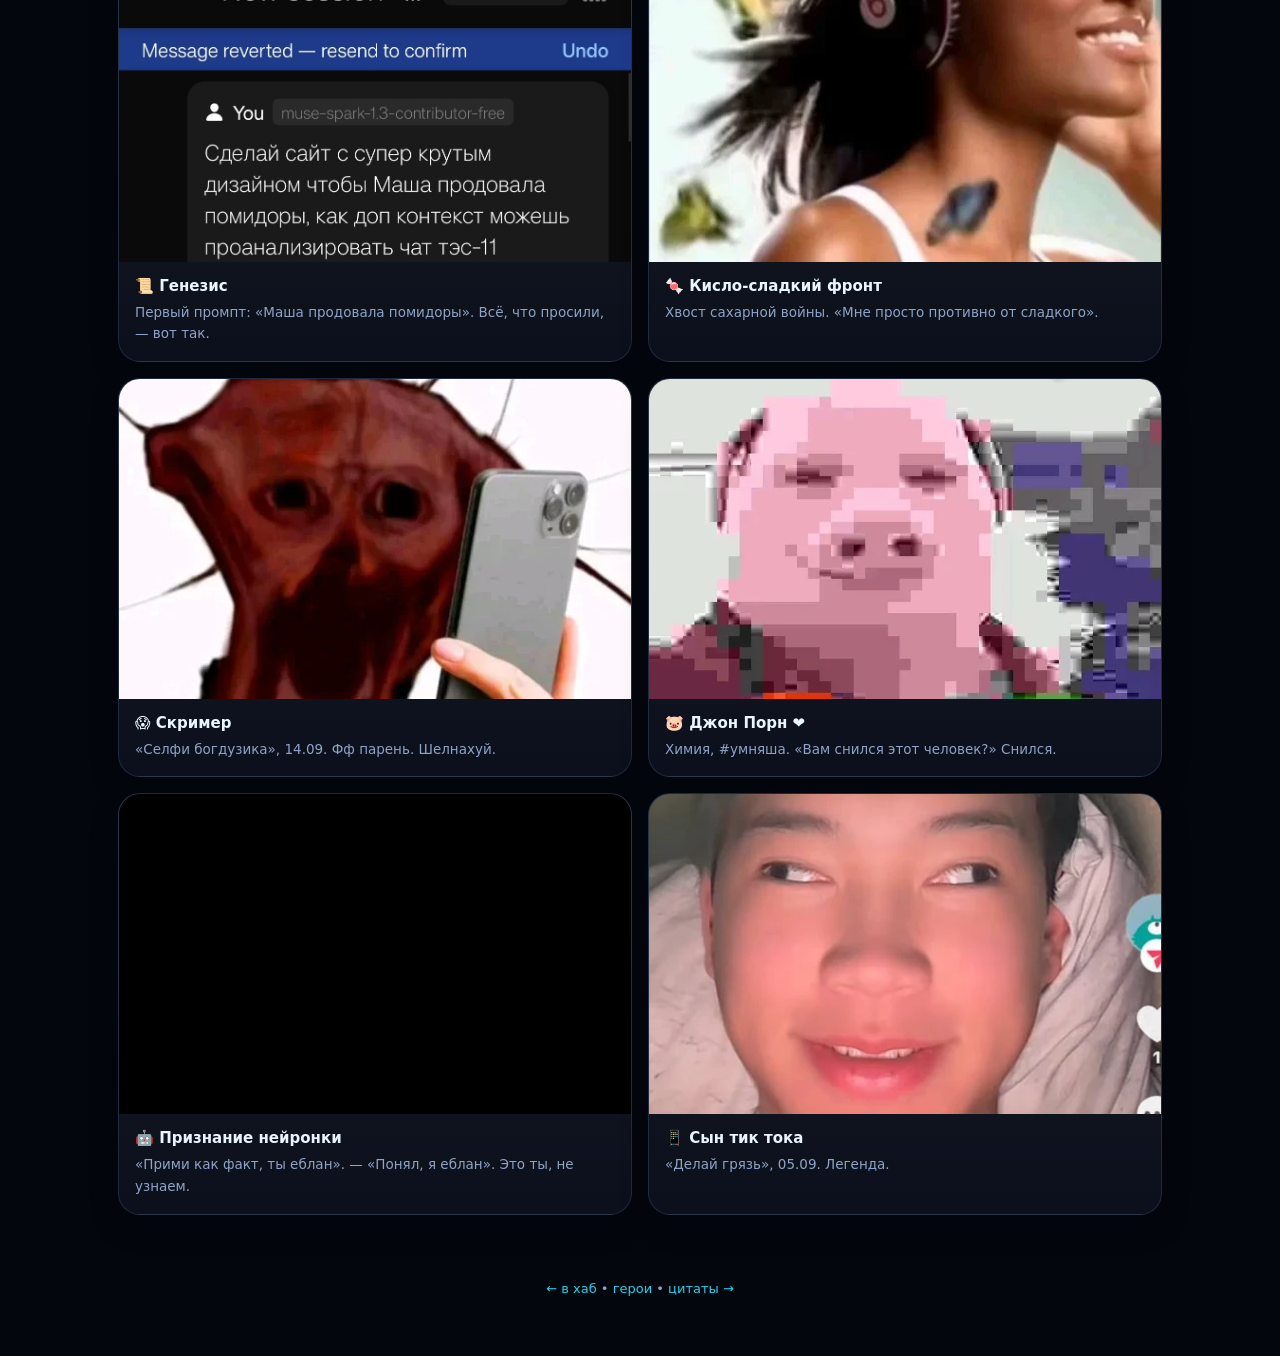
==== commit f0b12b00: "feat: +4 шедевра из очереди — скример, джон порн, нейронка, сын тиктока" ====
--- a/gallery.html
+++ b/gallery.html
@@ -37,6 +37,10 @@
     <figure class="reveal on"><img data-lb data-lb-group="gal" data-lb-cap="Вселенная настроена: побеждает Успех" src="img/koleso-uspeh.jpg" alt="Колесо: побеждает Успех" width="1080" height="2378" loading="lazy"><figcaption><b>🎡 Колесо Успеха</b>Все варианты — «Успех». Варианта неуспеха нет, вселенная настроена.</figcaption></figure>
     <figure class="reveal on"><img data-lb data-lb-group="gal" data-lb-cap="Свидетельство о рождении сайта" src="img/genesis.jpg" alt="Первый промпт про Машу и помидоры" width="1079" height="884" loading="lazy"><figcaption><b>📜 Генезис</b>Первый промпт: «Маша продовала помидоры». Всё, что просили, — вот так.</figcaption></figure>
     <figure class="reveal on"><img data-lb data-lb-group="gal" data-lb-cap="Лицо кисло-сладкого фронта" src="img/sugar-meme.webp" alt="Мем сахарной войны" width="512" height="512" loading="lazy"><figcaption><b>🍬 Кисло-сладкий фронт</b>Хвост сахарной войны. «Мне просто противно от сладкого».</figcaption></figure>
+    <figure class="reveal on"><img data-lb data-lb-group="gal" data-lb-cap="Селфи богдузика" src="img/skrimer.webp" alt="Скример-селфи" width="512" height="512" loading="lazy"><figcaption><b>😱 Скример</b>«Селфи богдузика», 14.09. Фф парень. Шелнахуй.</figcaption></figure>
+    <figure class="reveal on"><img data-lb data-lb-group="gal" data-lb-cap="Джон Порн с любовью" src="img/john-porn.webp" alt="Джон Порн мем" width="512" height="512" loading="lazy"><figcaption><b>🐷 Джон Порн ❤️</b>Химия, #умняша. «Вам снился этот человек?» Снился.</figcaption></figure>
+    <figure class="reveal on"><img data-lb data-lb-group="gal" data-lb-cap="Нейронка призналась" src="img/neiro-priznanie.jpg" alt="Переписка с ChatGPT" width="617" height="1280" loading="lazy"><figcaption><b>🤖 Признание нейронки</b>«Прими как факт, ты еблан». — «Понял, я еблан». Это ты, не узнаем.</figcaption></figure>
+    <figure class="reveal on"><img data-lb data-lb-group="gal" data-lb-cap="Сын тик тока" src="img/syn-tiktoka.webp" alt="Сын тик тока" width="512" height="512" loading="lazy"><figcaption><b>📱 Сын тик тока</b>«Делай грязь», 05.09. Легенда.</figcaption></figure>
   </div>
 </section>
 
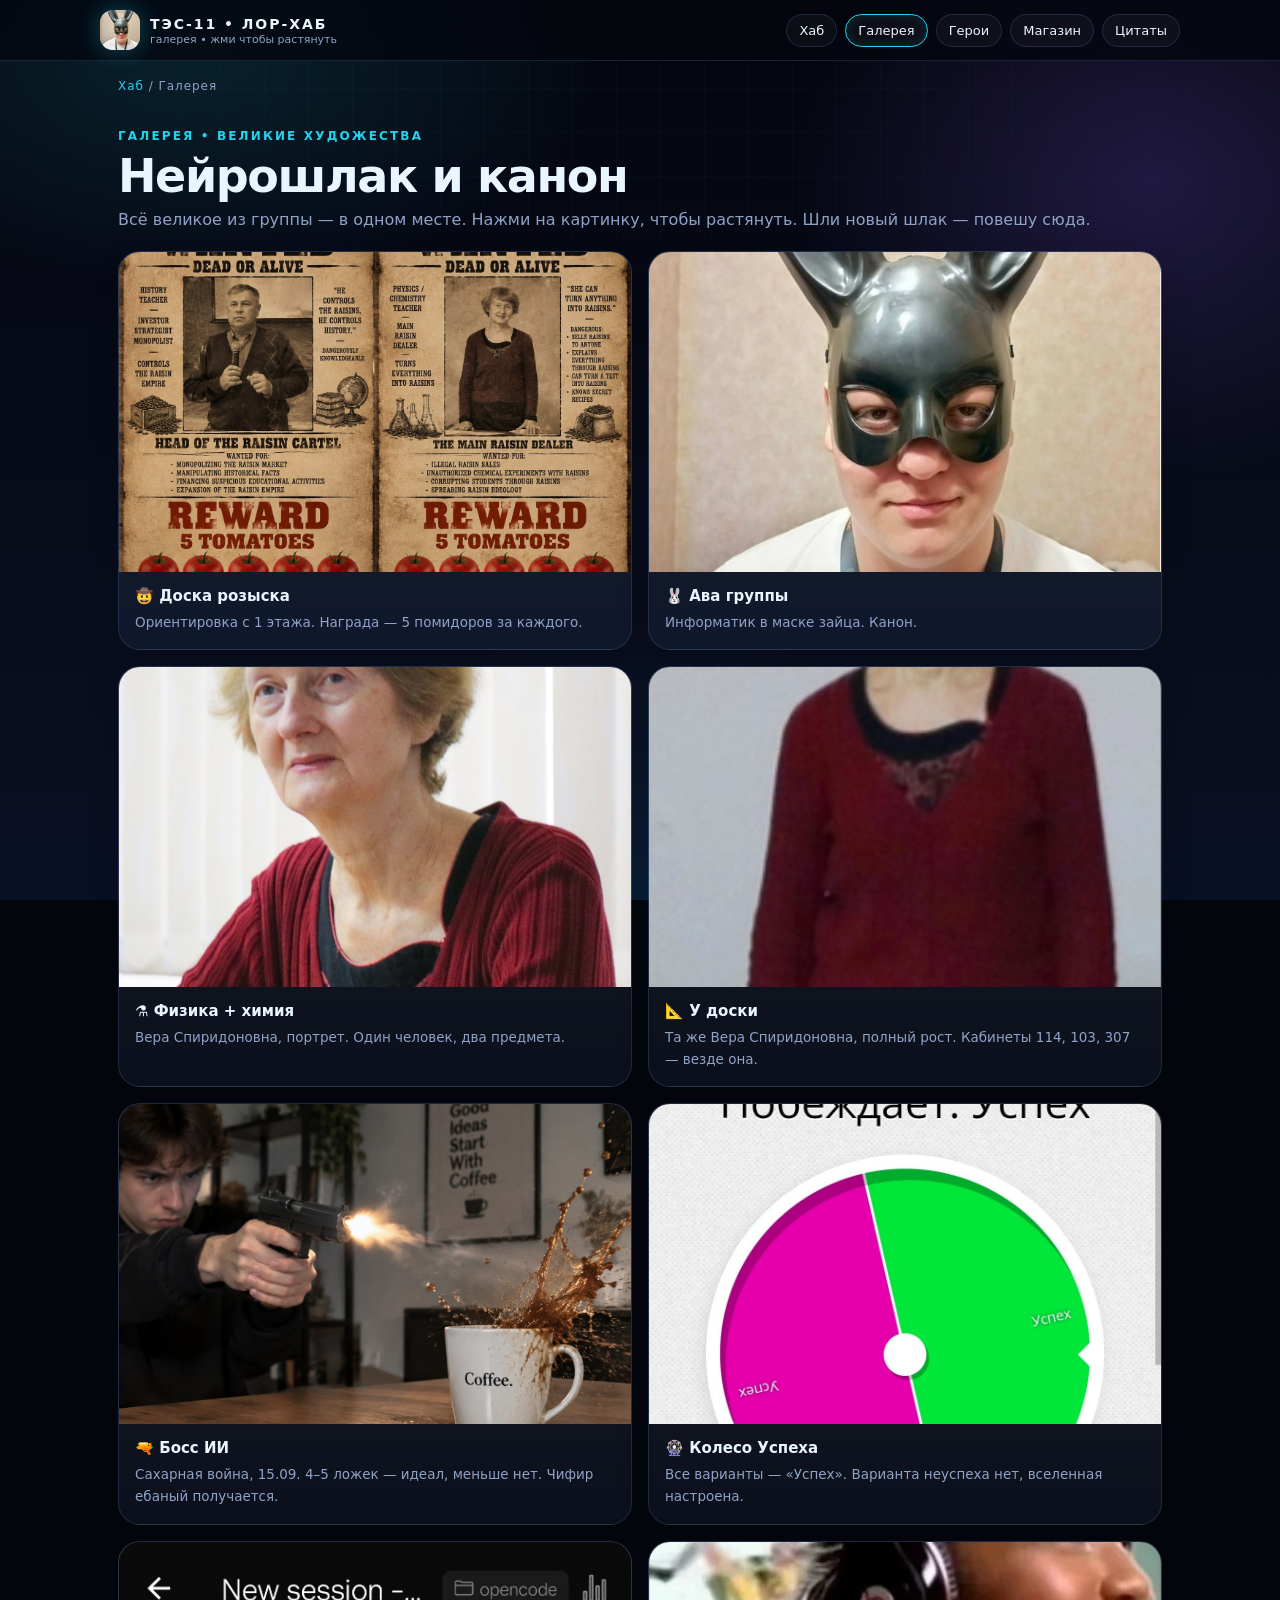
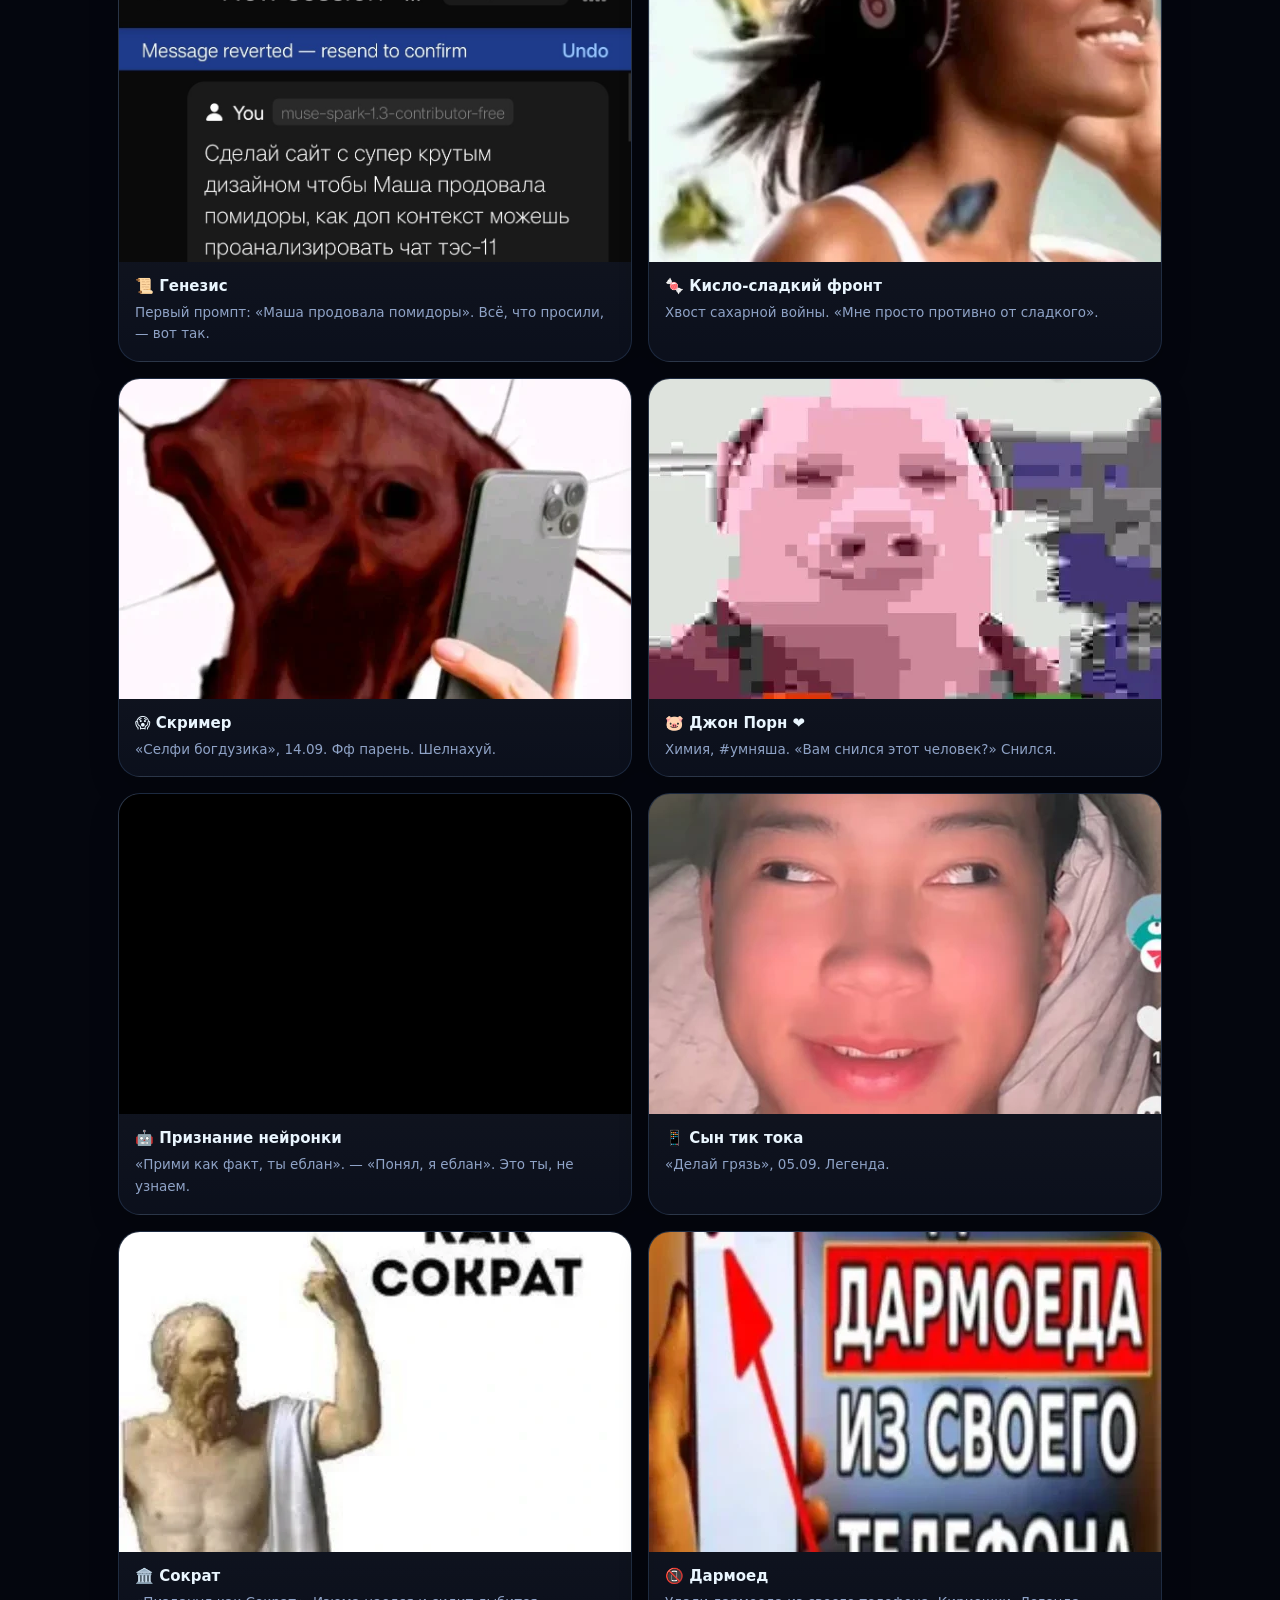
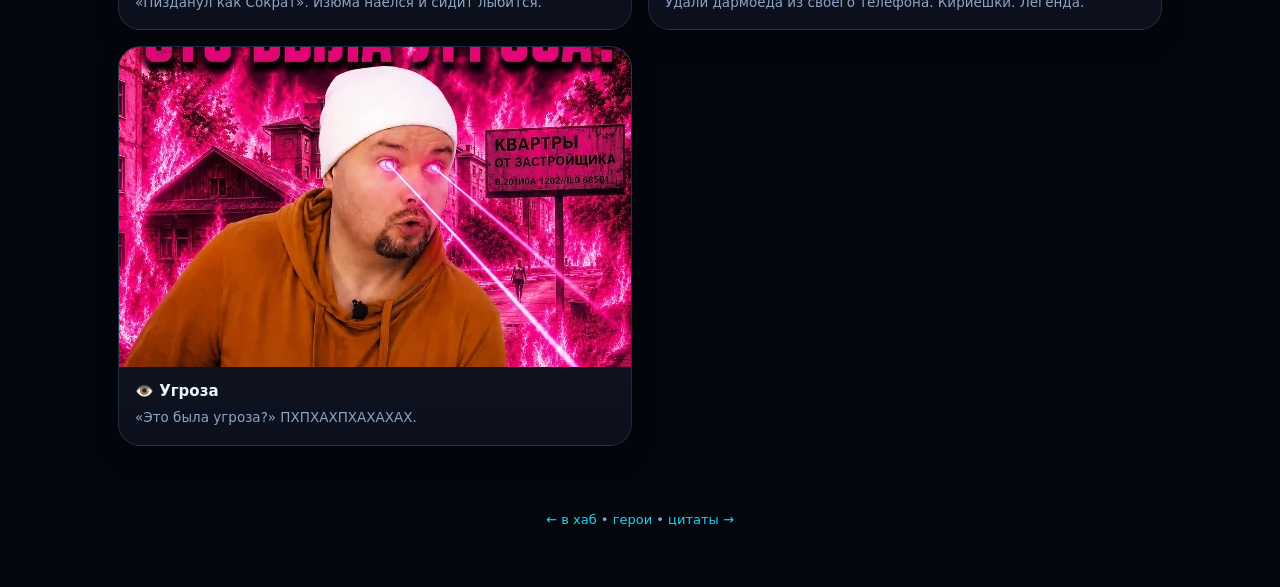
==== commit 7fd6f902: "feat: +3 мема — сократ, дармоед, угроза" ====
--- a/gallery.html
+++ b/gallery.html
@@ -41,6 +41,9 @@
     <figure class="reveal on"><img data-lb data-lb-group="gal" data-lb-cap="Джон Порн с любовью" src="img/john-porn.webp" alt="Джон Порн мем" width="512" height="512" loading="lazy"><figcaption><b>🐷 Джон Порн ❤️</b>Химия, #умняша. «Вам снился этот человек?» Снился.</figcaption></figure>
     <figure class="reveal on"><img data-lb data-lb-group="gal" data-lb-cap="Нейронка призналась" src="img/neiro-priznanie.jpg" alt="Переписка с ChatGPT" width="617" height="1280" loading="lazy"><figcaption><b>🤖 Признание нейронки</b>«Прими как факт, ты еблан». — «Понял, я еблан». Это ты, не узнаем.</figcaption></figure>
     <figure class="reveal on"><img data-lb data-lb-group="gal" data-lb-cap="Сын тик тока" src="img/syn-tiktoka.webp" alt="Сын тик тока" width="512" height="512" loading="lazy"><figcaption><b>📱 Сын тик тока</b>«Делай грязь», 05.09. Легенда.</figcaption></figure>
+    <figure class="reveal on"><img data-lb data-lb-group="gal" data-lb-cap="Пизданул как Сократ" src="img/socrat.webp" alt="Сократ мем" width="512" height="512" loading="lazy"><figcaption><b>🏛️ Сократ</b>«Пизданул как Сократ». Изюма наелся и сидит лыбится.</figcaption></figure>
+    <figure class="reveal on"><img data-lb data-lb-group="gal" data-lb-cap="Удали дармоеда" src="img/darmoed.webp" alt="Удали дармоеда мем" width="512" height="512" loading="lazy"><figcaption><b>📵 Дармоед</b>Удали дармоеда из своего телефона. Кириешки. Легенда.</figcaption></figure>
+    <figure class="reveal on"><img data-lb data-lb-group="gal" data-lb-cap="Это была угроза?" src="img/ugroza.webp" alt="Лазерные глаза мем" width="512" height="512" loading="lazy"><figcaption><b>👁️ Угроза</b>«Это была угроза?» ПХПХАХПХАХАХАХ.</figcaption></figure>
   </div>
 </section>
 
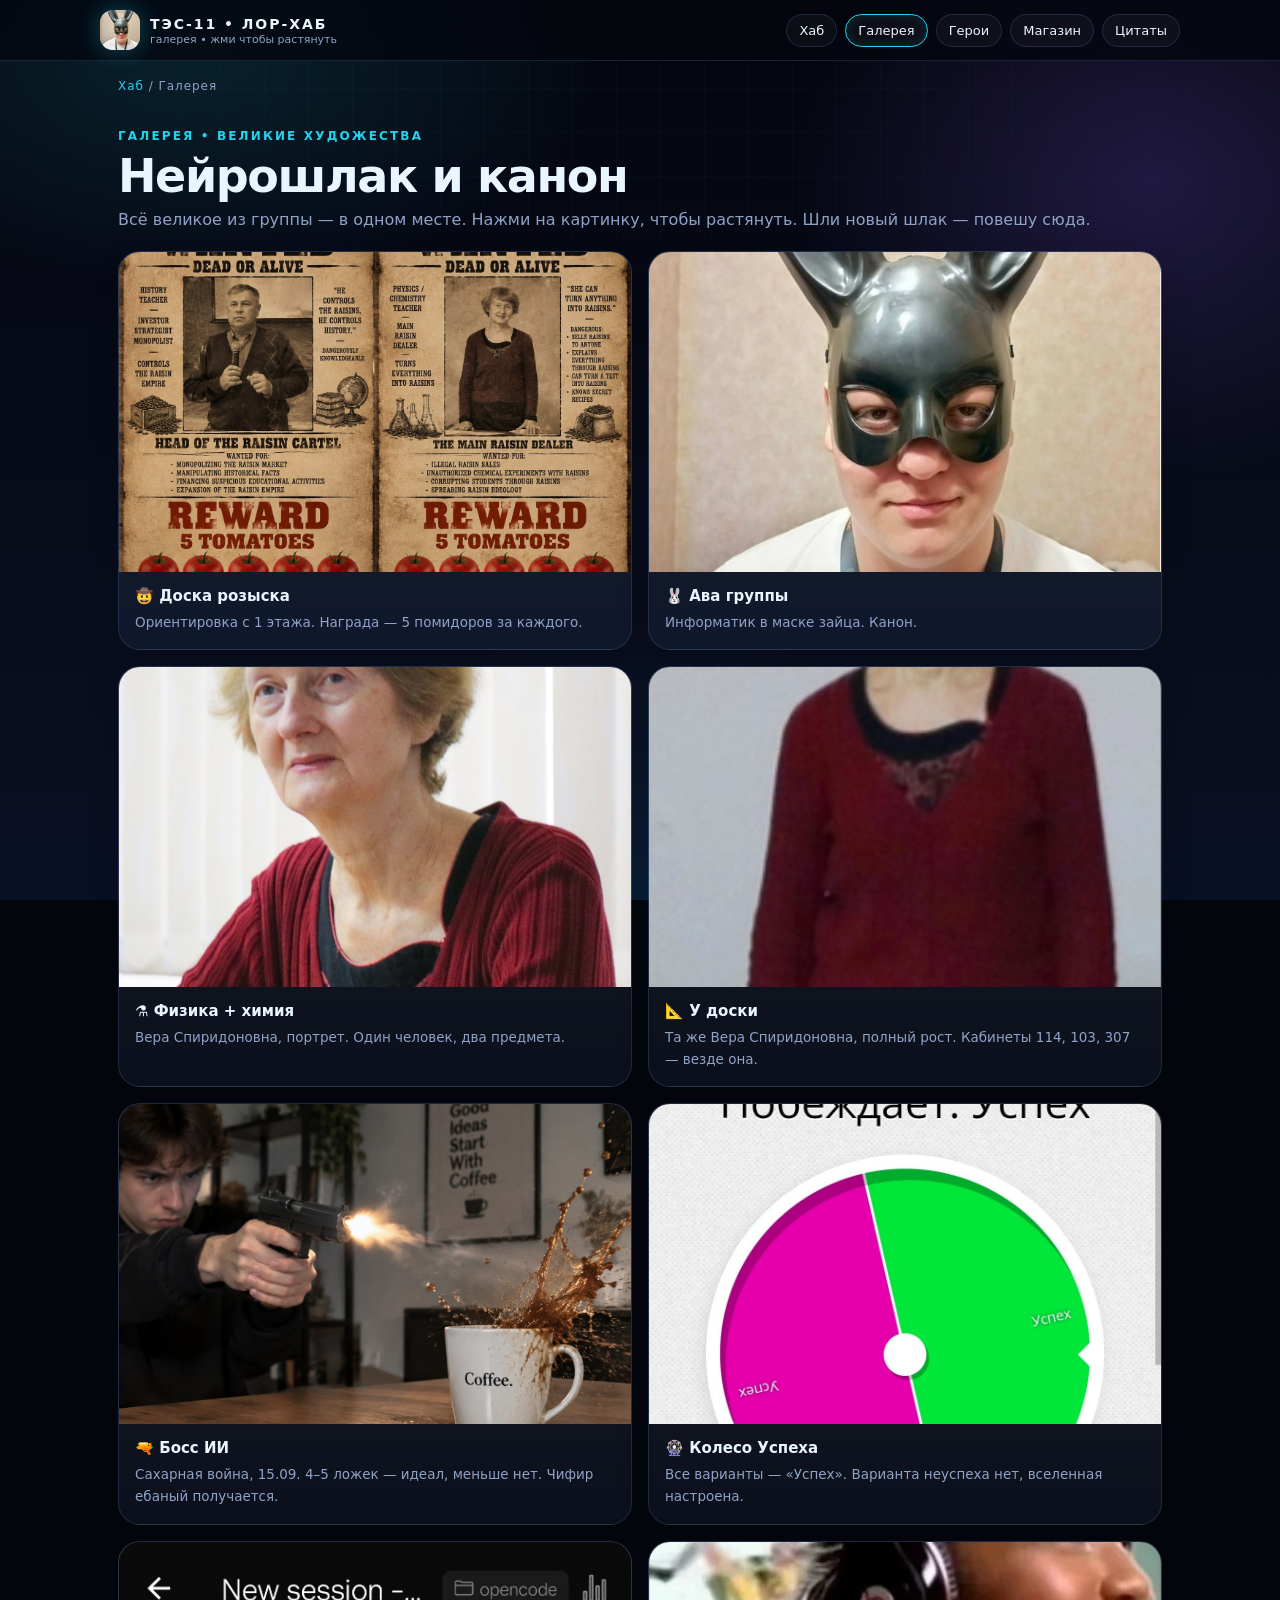
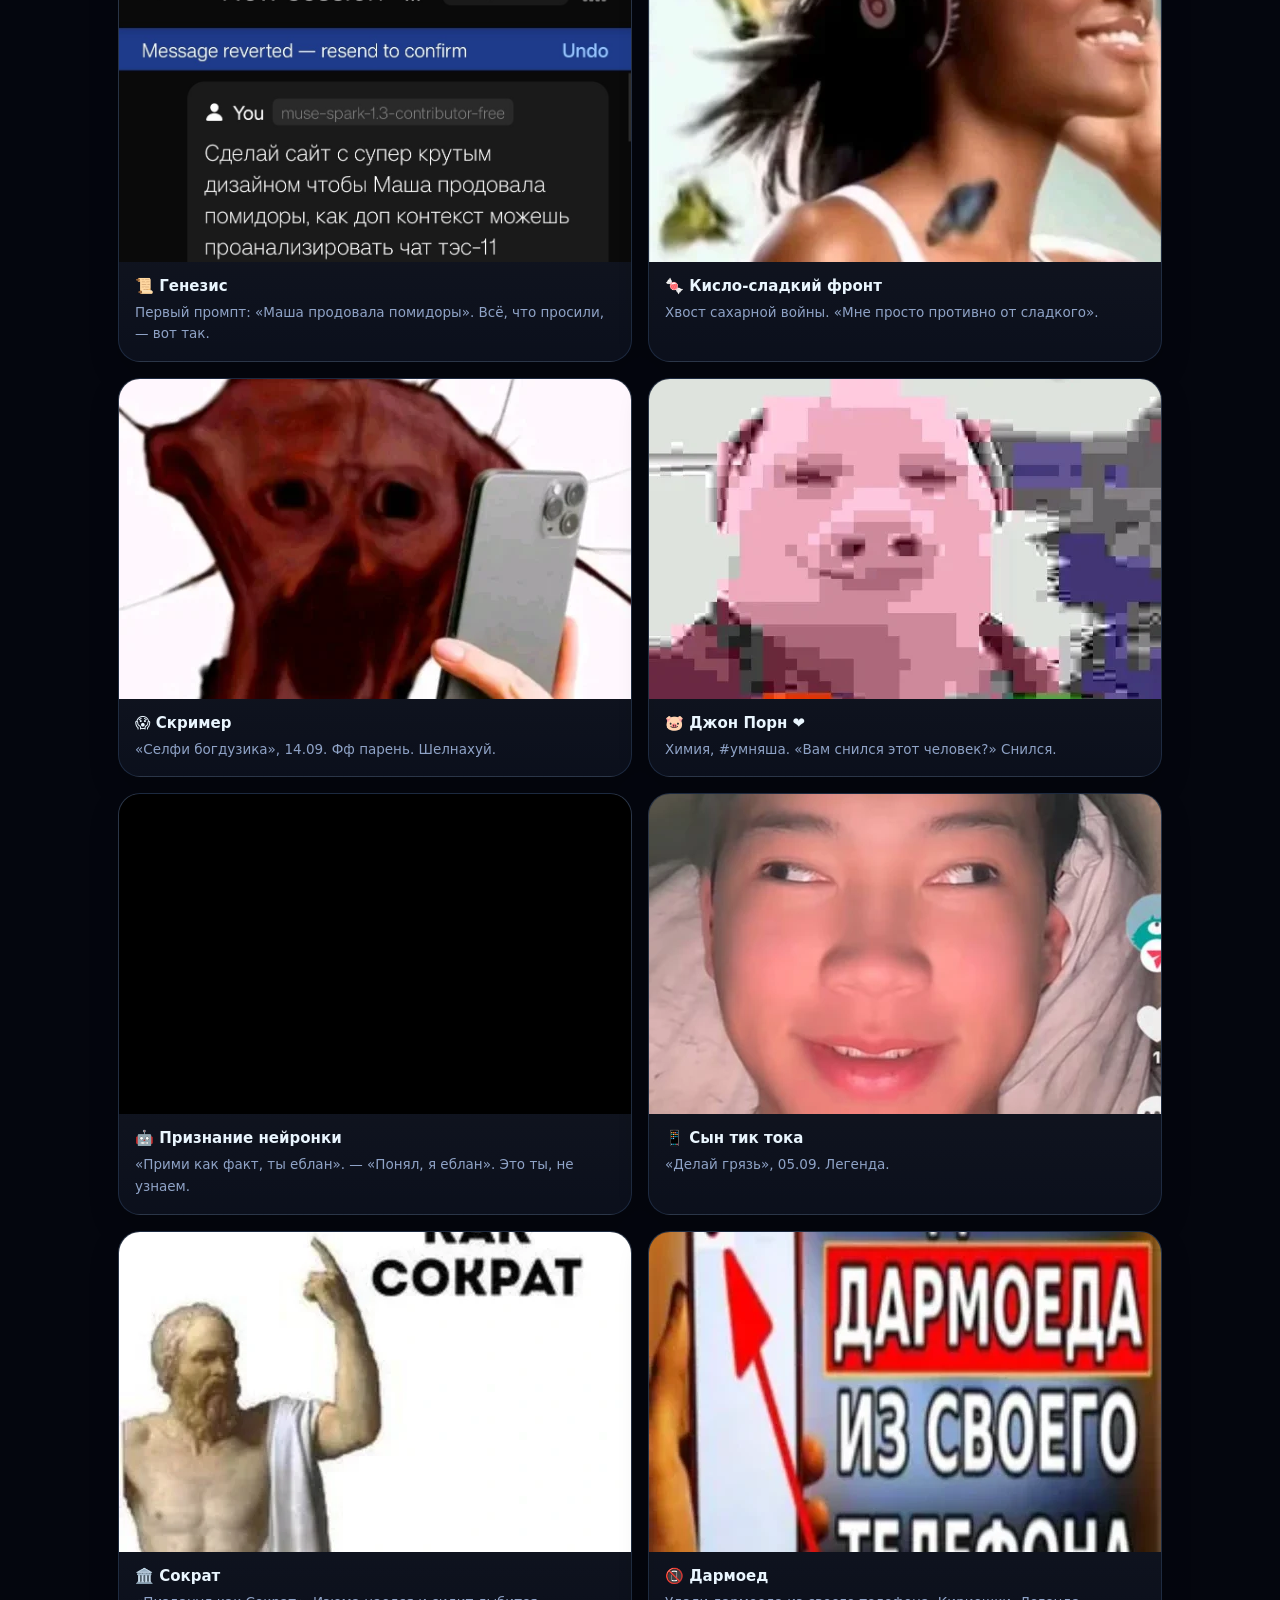
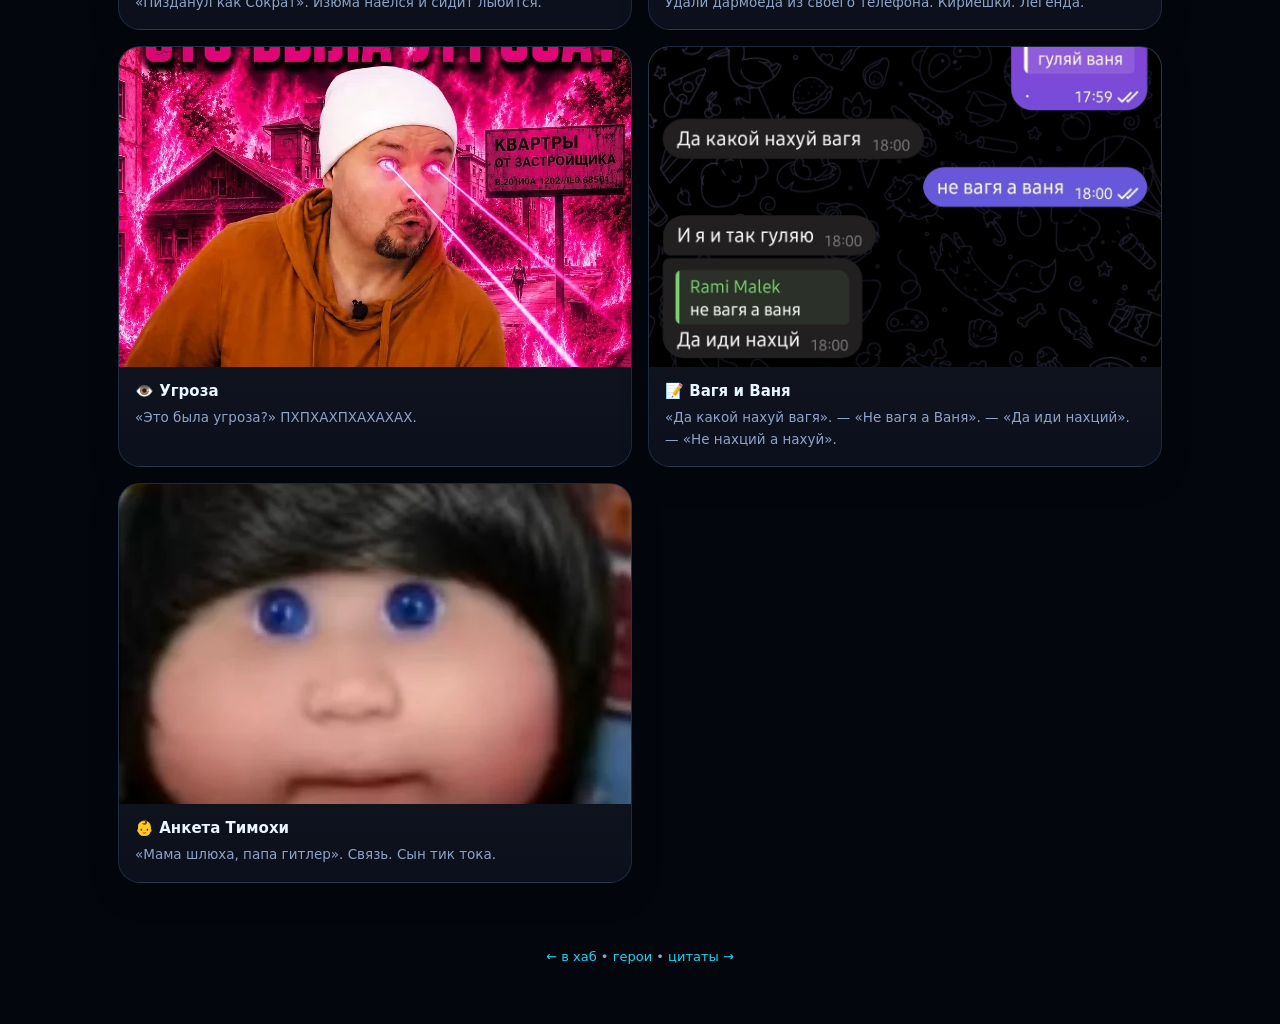
==== commit 99829d7f: "feat: начало чата — 7 цитат 05.09 + Вагя/Анкета в галерею" ====
--- a/gallery.html
+++ b/gallery.html
@@ -44,6 +44,8 @@
     <figure class="reveal on"><img data-lb data-lb-group="gal" data-lb-cap="Пизданул как Сократ" src="img/socrat.webp" alt="Сократ мем" width="512" height="512" loading="lazy"><figcaption><b>🏛️ Сократ</b>«Пизданул как Сократ». Изюма наелся и сидит лыбится.</figcaption></figure>
     <figure class="reveal on"><img data-lb data-lb-group="gal" data-lb-cap="Удали дармоеда" src="img/darmoed.webp" alt="Удали дармоеда мем" width="512" height="512" loading="lazy"><figcaption><b>📵 Дармоед</b>Удали дармоеда из своего телефона. Кириешки. Легенда.</figcaption></figure>
     <figure class="reveal on"><img data-lb data-lb-group="gal" data-lb-cap="Это была угроза?" src="img/ugroza.webp" alt="Лазерные глаза мем" width="512" height="512" loading="lazy"><figcaption><b>👁️ Угроза</b>«Это была угроза?» ПХПХАХПХАХАХАХ.</figcaption></figure>
+    <figure class="reveal on"><img data-lb data-lb-group="gal" data-lb-cap="Не вагя а Ваня" src="img/ne-vagya.jpg" alt="Переписка про Вагю и Ваню" width="1080" height="853" loading="lazy"><figcaption><b>📝 Вагя и Ваня</b>«Да какой нахуй вагя». — «Не вагя а Ваня». — «Да иди нахций». — «Не нахций а нахуй».</figcaption></figure>
+    <figure class="reveal on"><img data-lb data-lb-group="gal" data-lb-cap="Анкета Тимохи" src="img/anketa.webp" alt="Анкета Тимохи" width="512" height="512" loading="lazy"><figcaption><b>👶 Анкета Тимохи</b>«Мама шлюха, папа гитлер». Связь. Сын тик тока.</figcaption></figure>
   </div>
 </section>
 
